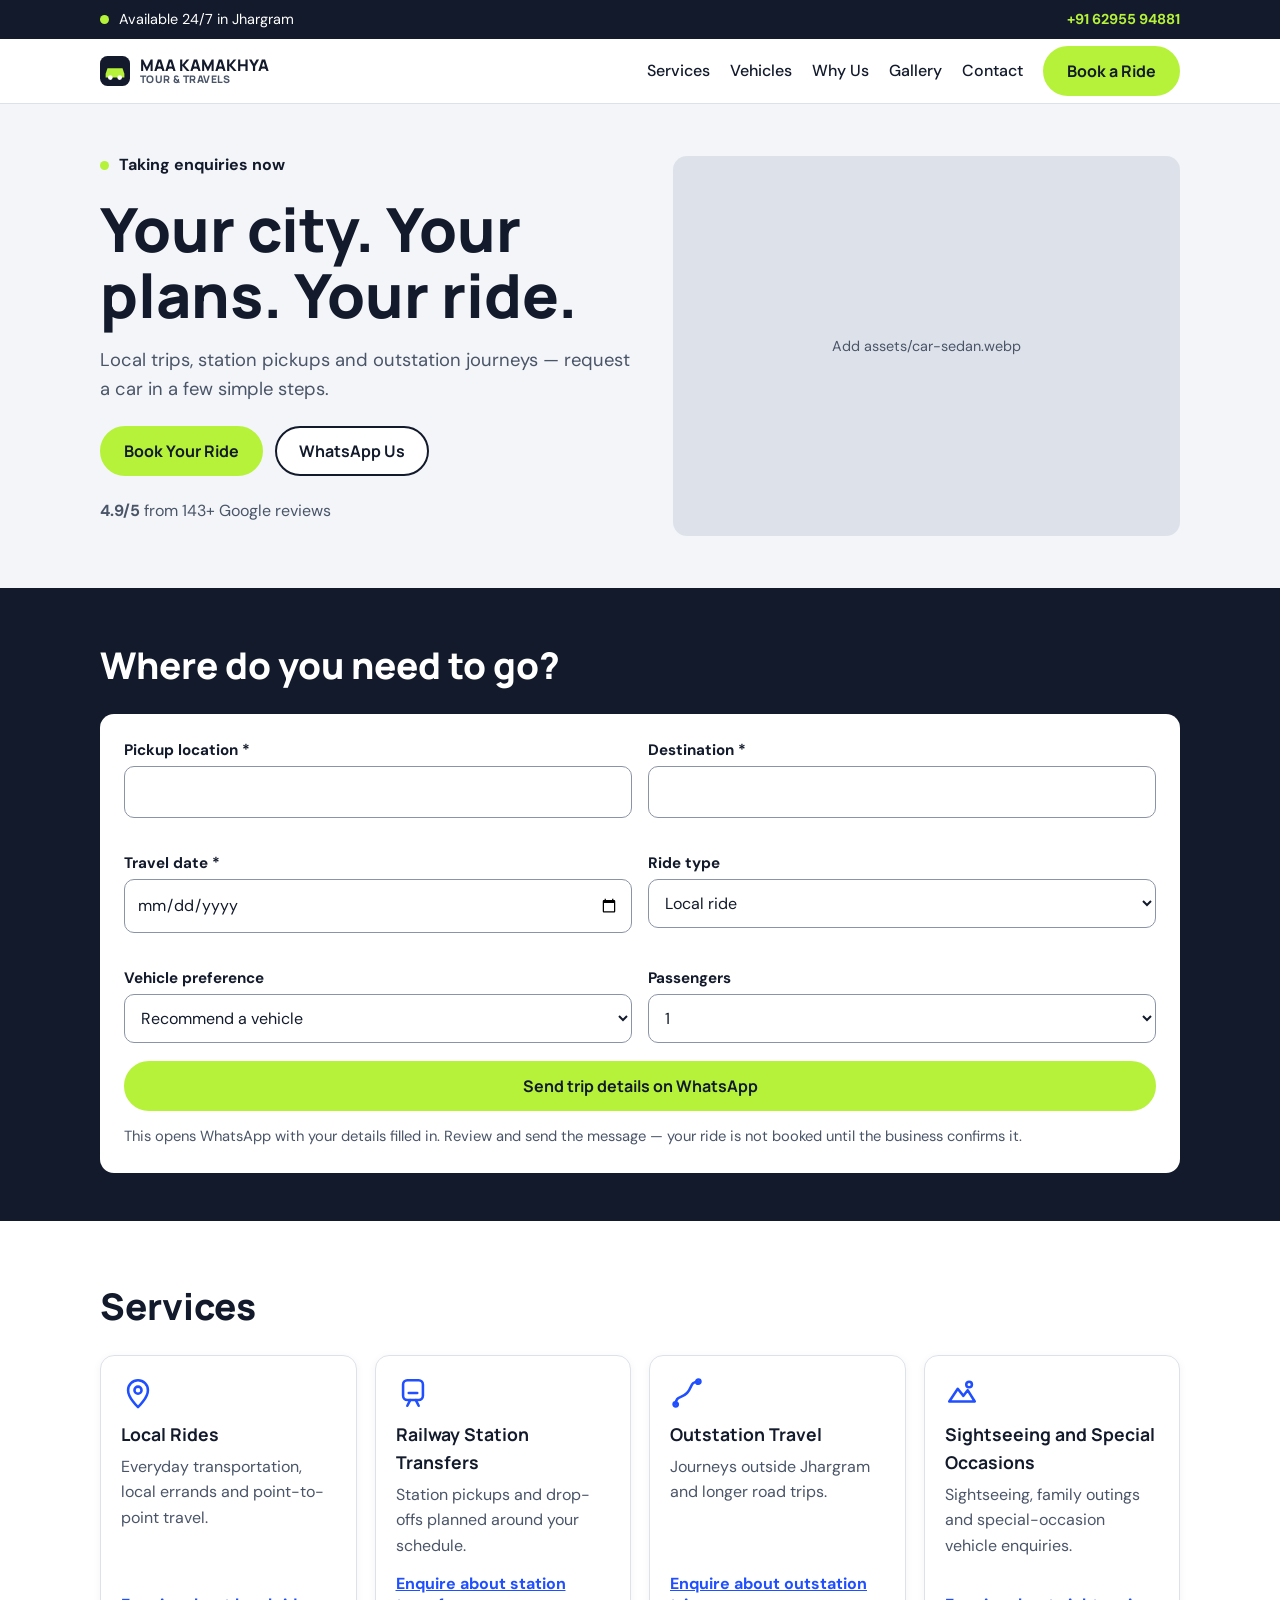
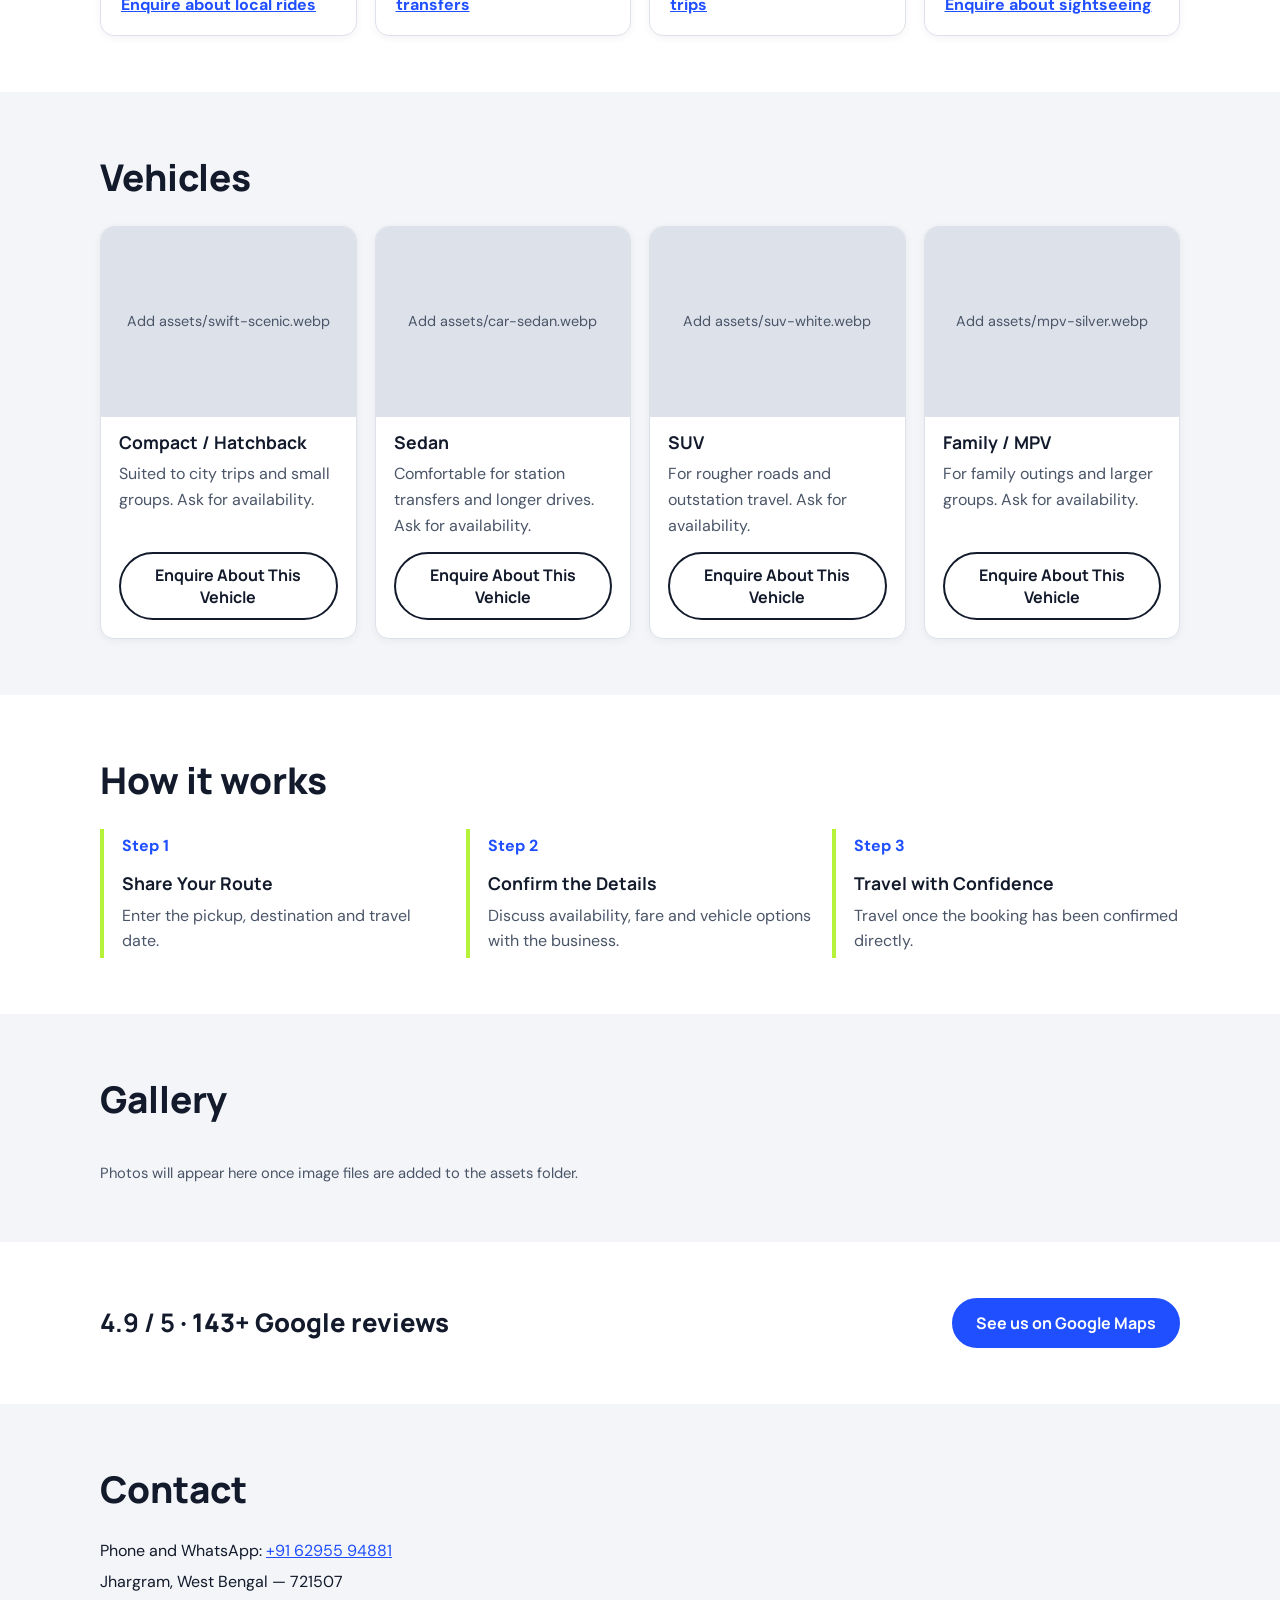
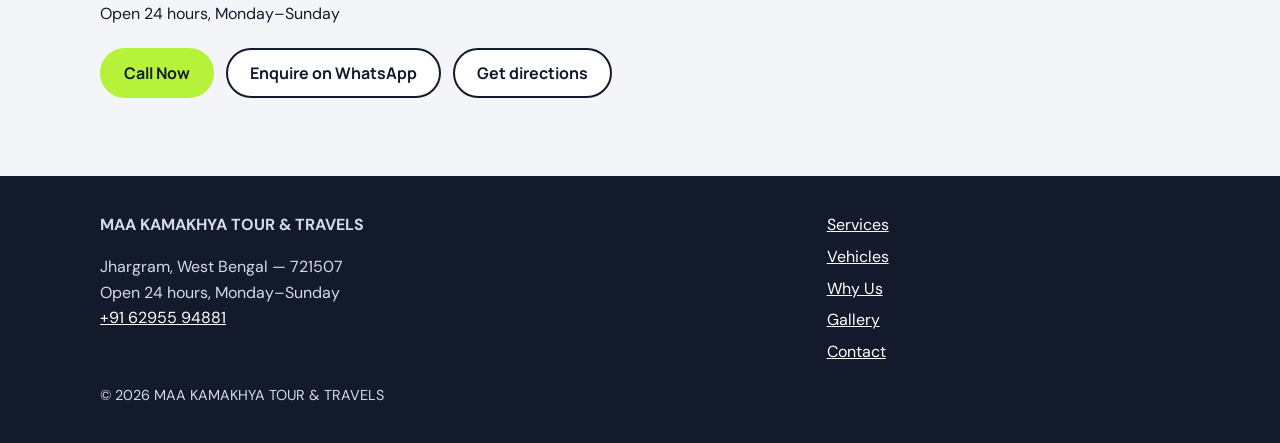
==== index.html @ 3b501cb0 "Add files via upload" ====
<!DOCTYPE html>
<html lang="en">
<head>
<meta charset="UTF-8">
<meta name="viewport" content="width=device-width, initial-scale=1">
<title>MAA KAMAKHYA TOUR &amp; TRAVELS | Car Rental in Jhargram, West Bengal</title>
<meta name="description" content="Car rental and tour &amp; travel service in Jhargram, West Bengal. Local rides, railway station transfers, outstation and sightseeing trips. Open 24 hours.">
<link rel="icon" href="data:image/svg+xml,%3Csvg xmlns='http://www.w3.org/2000/svg' viewBox='0 0 32 32'%3E%3Crect width='32' height='32' rx='8' fill='%23121a2b'/%3E%3Cpath d='M6 19l2-6h16l2 6v4H6z' fill='%23b6f23a'/%3E%3C/svg%3E">
<link rel="preconnect" href="https://fonts.googleapis.com">
<link rel="preconnect" href="https://fonts.gstatic.com" crossorigin>
<link href="https://fonts.googleapis.com/css2?family=DM+Sans:wght@400;500;700&family=Manrope:wght@600;800&display=swap" rel="stylesheet">
<link rel="stylesheet" href="style.css">
</head>
<body>
<div class="utility"><div class="wrap"><span><i class="dot"></i> Available 24/7 in Jhargram</span><a href="tel:+916295594881">+91 62955 94881</a></div></div>
<header class="nav" id="top">
<div class="wrap navin">
<a class="brand" href="#top"><svg width="30" height="30" viewBox="0 0 32 32" aria-hidden="true"><rect width="32" height="32" rx="8" fill="#121a2b"/><path d="M6 19l2-6h16l2 6v4H6z" fill="#b6f23a"/><circle cx="11" cy="23" r="2.5" fill="#fff"/><circle cx="21" cy="23" r="2.5" fill="#fff"/></svg><span>MAA KAMAKHYA<small>TOUR &amp; TRAVELS</small></span></a>
<button class="burger" id="burger" aria-label="Open menu" aria-expanded="false" aria-controls="menu"><span></span><span></span><span></span></button>
<nav id="menu" aria-label="Main">
<a href="#services">Services</a><a href="#vehicles">Vehicles</a><a href="#why">Why Us</a><a href="#gallery">Gallery</a><a href="#contact">Contact</a>
<a class="btn btn-go" href="#book">Book a Ride</a>
</nav>
</div>
</header>
<main>
<section class="hero"><div class="wrap herogrid">
<div>
<p class="live"><i class="dot"></i> Taking enquiries now</p>
<h1>Your city. Your plans. Your ride.</h1>
<p class="lead">Local trips, station pickups and outstation journeys — request a car in a few simple steps.</p>
<div class="cta"><a class="btn btn-go" href="#book">Book Your Ride</a><a class="btn btn-line" href="https://wa.me/916295594881" target="_blank" rel="noopener">WhatsApp Us</a></div>
<p class="rating"><strong data-rating>4.9/5</strong> from <span data-reviews>143+</span> Google reviews</p>
</div>
<figure class="ph" data-label="Add assets/car-sedan.webp"><img src="assets/car-sedan.webp" alt="Sedan from MAA KAMAKHYA TOUR &amp; TRAVELS parked in Jhargram" width="900" height="650"></figure>
</div></section>

<section class="book" id="book"><div class="wrap">
<h2>Where do you need to go?</h2>
<form id="rideForm" novalidate>
<div class="grid2">
<div class="f"><label for="pickup">Pickup location *</label><input id="pickup" name="pickup" autocomplete="off" required><span class="err" id="e-pickup" role="alert"></span></div>
<div class="f"><label for="dest">Destination *</label><input id="dest" name="dest" autocomplete="off" required><span class="err" id="e-dest" role="alert"></span></div>
<div class="f"><label for="date">Travel date *</label><input id="date" name="date" type="date" required><span class="err" id="e-date" role="alert"></span></div>
<div class="f"><label for="type">Ride type</label><select id="type" name="type"><option>Local ride</option><option>Station pickup/drop</option><option>Outstation trip</option><option>Sightseeing</option><option>Full-day rental</option><option>Special occasion</option></select></div>
<div class="f"><label for="vehicle">Vehicle preference</label><select id="vehicle" name="vehicle"><option>Recommend a vehicle</option><option>Compact / Hatchback</option><option>Sedan</option><option>SUV</option><option>Family / MPV</option></select></div>
<div class="f"><label for="pax">Passengers</label><select id="pax" name="pax"><option>1</option><option>2</option><option>3</option><option>4</option><option>5</option><option>6</option><option>7+</option></select></div>
</div>
<button class="btn btn-go full" type="submit">Send trip details on WhatsApp</button>
<p class="note" id="formNote">This opens WhatsApp with your details filled in. Review and send the message — your ride is not booked until the business confirms it.</p>
</form>
</div></section>

<section class="sec" id="services"><div class="wrap">
<h2>Services</h2>
<div class="cards4">
<article class="card"><svg viewBox="0 0 24 24" aria-hidden="true"><path d="M12 22s7-6.5 7-12a7 7 0 10-14 0c0 5.5 7 12 7 12z"/><circle cx="12" cy="10" r="2.5"/></svg><h3>Local Rides</h3><p>Everyday transportation, local errands and point-to-point travel.</p><button class="link" data-type="Local ride">Enquire about local rides</button></article>
<article class="card"><svg viewBox="0 0 24 24" aria-hidden="true"><rect x="5" y="3" width="14" height="14" rx="3"/><path d="M8 21l2-4M16 21l-2-4M9 12h6"/></svg><h3>Railway Station Transfers</h3><p>Station pickups and drop-offs planned around your schedule.</p><button class="link" data-type="Station pickup/drop">Enquire about station transfers</button></article>
<article class="card"><svg viewBox="0 0 24 24" aria-hidden="true"><path d="M4 20c0-6 4-4 8-8s2-8 8-8M4 20h0"/><circle cx="4" cy="20" r="1.5"/><circle cx="20" cy="4" r="1.5"/></svg><h3>Outstation Travel</h3><p>Journeys outside Jhargram and longer road trips.</p><button class="link" data-type="Outstation trip">Enquire about outstation trips</button></article>
<article class="card"><svg viewBox="0 0 24 24" aria-hidden="true"><path d="M3 18l6-9 4 5 3-4 5 8z"/><circle cx="17" cy="6" r="2"/></svg><h3>Sightseeing and Special Occasions</h3><p>Sightseeing, family outings and special-occasion vehicle enquiries.</p><button class="link" data-type="Sightseeing">Enquire about sightseeing</button></article>
</div></div></section>

<section class="sec alt" id="vehicles"><div class="wrap">
<h2>Vehicles</h2>
<div class="cards4">
<article class="card v"><figure class="ph" data-label="Add assets/swift-scenic.webp"><img style="object-position:center 72%" loading="lazy" src="assets/swift-scenic.webp" alt="Compact hatchback car on a scenic road" width="600" height="420"></figure><h3>Compact / Hatchback</h3><p>Suited to city trips and small groups. Ask for availability.</p><button class="btn btn-line" data-vehicle="Compact / Hatchback">Enquire About This Vehicle</button></article>
<article class="card v"><figure class="ph" data-label="Add assets/car-sedan.webp"><img loading="lazy" src="assets/car-sedan.webp" alt="Sedan available for hire" width="600" height="420"></figure><h3>Sedan</h3><p>Comfortable for station transfers and longer drives. Ask for availability.</p><button class="btn btn-line" data-vehicle="Sedan">Enquire About This Vehicle</button></article>
<article class="card v"><figure class="ph" data-label="Add assets/suv-white.webp"><img loading="lazy" src="assets/suv-white.webp" alt="White SUV available for hire" width="600" height="420"></figure><h3>SUV</h3><p>For rougher roads and outstation travel. Ask for availability.</p><button class="btn btn-line" data-vehicle="SUV">Enquire About This Vehicle</button></article>
<article class="card v"><figure class="ph" data-label="Add assets/mpv-silver.webp"><img style="object-position:center 68%" loading="lazy" src="assets/mpv-silver.webp" alt="Silver family MPV available for hire" width="600" height="420"></figure><h3>Family / MPV</h3><p>For family outings and larger groups. Ask for availability.</p><button class="btn btn-line" data-vehicle="Family / MPV">Enquire About This Vehicle</button></article>
</div></div></section>

<section class="sec" id="why"><div class="wrap">
<h2>How it works</h2>
<ol class="steps">
<li><h3>Share Your Route</h3><p>Enter the pickup, destination and travel date.</p></li>
<li><h3>Confirm the Details</h3><p>Discuss availability, fare and vehicle options with the business.</p></li>
<li><h3>Travel with Confidence</h3><p>Travel once the booking has been confirmed directly.</p></li>
</ol></div></section>

<section class="sec alt" id="gallery"><div class="wrap">
<h2>Gallery</h2>
<div class="gal" id="gal">
<button class="gi" data-src="assets/wedding-car.webp"><img loading="lazy" src="assets/wedding-car.webp" alt="Decorated wedding car"></button>
<button class="gi" data-src="assets/heritage-drive.webp"><img loading="lazy" src="assets/heritage-drive.webp" alt="Car on a heritage-site drive"></button>
<button class="gi" data-src="assets/forest-river.webp"><img loading="lazy" src="assets/forest-river.webp" alt="Car near a forest and river"></button>
<button class="gi" data-src="assets/temple-drive.webp"><img loading="lazy" src="assets/temple-drive.webp" alt="Car on a drive to a temple"></button>
<button class="gi fit" data-src="assets/fleet-poster.webp"><img loading="lazy" src="assets/fleet-poster.webp" alt="Fleet poster"></button>
<button class="gi fit" data-src="assets/belpahari-poster.webp"><img loading="lazy" src="assets/belpahari-poster.webp" alt="Belpahari tour poster"></button>
<button class="gi fit" data-src="assets/business-card.webp"><img loading="lazy" src="assets/business-card.webp" alt="MAA KAMAKHYA business card"></button>
</div>
<p class="note" id="galEmpty" hidden>Photos will appear here once image files are added to the assets folder.</p>
</div></section>

<section class="sec" id="reviews"><div class="wrap rev">
<p class="big"><strong data-rating>4.9 / 5</strong> · <span data-reviews>143+</span> Google reviews</p>
<a class="btn btn-blue" href="https://www.google.com/maps/search/?api=1&query=MAA+KAMAKHYA+TOUR+%26+TRAVELS+Jhargram+West+Bengal+721507" target="_blank" rel="noopener">See us on Google Maps</a>
</div></section>

<section class="sec alt" id="contact"><div class="wrap">
<h2>Contact</h2>
<ul class="clist"><li>Phone and WhatsApp: <a href="tel:+916295594881">+91 62955 94881</a></li><li>Jhargram, West Bengal — 721507</li><li>Open 24 hours, Monday–Sunday</li></ul>
<div class="cta"><a class="btn btn-go" href="tel:+916295594881">Call Now</a><a class="btn btn-line" href="https://wa.me/916295594881" target="_blank" rel="noopener">Enquire on WhatsApp</a><a class="btn btn-line" href="https://www.google.com/maps/search/?api=1&query=MAA+KAMAKHYA+TOUR+%26+TRAVELS+Jhargram+West+Bengal+721507" target="_blank" rel="noopener">Get directions</a></div>
</div></section>
</main>
<footer><div class="wrap foot"><div><strong>MAA KAMAKHYA TOUR &amp; TRAVELS</strong><p>Jhargram, West Bengal — 721507<br>Open 24 hours, Monday–Sunday<br><a href="tel:+916295594881">+91 62955 94881</a></p></div>
<nav aria-label="Footer"><a href="#services">Services</a><a href="#vehicles">Vehicles</a><a href="#why">Why Us</a><a href="#gallery">Gallery</a><a href="#contact">Contact</a></nav>
<p class="copy">© <span id="year"></span> MAA KAMAKHYA TOUR &amp; TRAVELS</p></div></footer>
<div class="lb" id="lb" hidden role="dialog" aria-modal="true" aria-label="Photo viewer"><button id="lbClose" aria-label="Close photo">×</button><img id="lbImg" alt=""></div>
<script src="script.js"></script>
</body>
</html>
---- style.css ----
:root{--ink:#121a2b;--mut:#4a5568;--bg:#fff;--sur:#f3f5f8;--line:#dde2ea;--blue:#1f4fff;--lime:#b6f23a;--r:14px}
*{box-sizing:border-box}html{scroll-behavior:smooth;scroll-padding-top:90px}
body{margin:0;font:16px/1.6 "DM Sans",system-ui,sans-serif;color:var(--ink);background:var(--bg);overflow-x:hidden}
h1,h2,h3,.brand{font-family:Manrope,system-ui,sans-serif}
h1{font-size:clamp(2.2rem,6vw,3.8rem);line-height:1.08;margin:.3em 0;font-weight:800}
h2{font-size:clamp(1.6rem,4vw,2.3rem);margin:0 0 1.2rem;font-weight:800}h3{margin:.6em 0 .3em;font-size:1.1rem}
a{color:var(--blue)}img{max-width:100%;display:block}
.wrap{max-width:1120px;margin:0 auto;padding:0 20px}
:focus-visible{outline:3px solid var(--blue);outline-offset:2px}
.utility{background:var(--ink);color:#fff;font-size:.9rem}.utility .wrap{display:flex;justify-content:space-between;gap:10px;padding:8px 20px}.utility a{color:var(--lime);text-decoration:none;font-weight:700}
.dot{display:inline-block;width:9px;height:9px;border-radius:50%;background:var(--lime);margin-right:6px}
.nav{position:sticky;top:0;z-index:50;background:#fff;border-bottom:1px solid var(--line)}
.navin{display:flex;align-items:center;justify-content:space-between;min-height:64px}
.brand{display:flex;gap:10px;align-items:center;text-decoration:none;color:var(--ink);font-weight:800;line-height:1.1}.brand small{display:block;font-size:.65rem;color:var(--mut);letter-spacing:.04em}
nav#menu{display:flex;align-items:center;gap:20px}nav#menu>a:not(.btn){color:var(--ink);text-decoration:none;font-weight:500}
.burger{display:none;background:none;border:0;padding:10px;cursor:pointer}.burger span{display:block;width:24px;height:2px;background:var(--ink);margin:5px 0}
.btn{display:inline-block;border:2px solid var(--ink);border-radius:999px;padding:12px 22px;font:700 1rem Manrope,sans-serif;text-decoration:none;cursor:pointer;background:#fff;color:var(--ink);text-align:center;transition:transform .15s}
.btn:hover{transform:translateY(-1px)}.btn-go{background:var(--lime);border-color:var(--lime)}.btn-line{background:#fff}.btn-blue{background:var(--blue);border-color:var(--blue);color:#fff}.full{width:100%;margin-top:18px}
.hero{padding:48px 0;background:var(--sur)}.herogrid{display:grid;grid-template-columns:1.05fr 1fr;gap:40px;align-items:center}
.live{font-weight:700;margin:0}.lead{font-size:1.15rem;color:var(--mut);max-width:34em}.cta{display:flex;flex-wrap:wrap;gap:12px;margin:22px 0}.rating{color:var(--mut)}
.ph{margin:0;border-radius:var(--r);overflow:hidden;background:var(--line);aspect-ratio:4/3;position:relative}
.ph img{width:100%;height:100%;object-fit:cover}
.ph.missing img{display:none}.ph.missing::after{content:attr(data-label);position:absolute;inset:0;display:grid;place-items:center;padding:12px;text-align:center;color:var(--mut);font-size:.9rem}
.book{padding:48px 0;background:var(--ink);color:#fff}.book h2{color:#fff}
form{background:#fff;color:var(--ink);padding:24px;border-radius:var(--r)}
.grid2{display:grid;grid-template-columns:1fr 1fr;gap:16px}.f{display:flex;flex-direction:column}
label{font-weight:700;margin-bottom:4px;font-size:.95rem}
input,select{font:inherit;padding:12px;border:1.5px solid #8a94a6;border-radius:10px;background:#fff;color:var(--ink);min-height:48px;width:100%}
input[aria-invalid=true]{border-color:#c0261b}.err{color:#b3261e;font-size:.88rem;min-height:1.2em}.note{color:var(--mut);font-size:.92rem;margin:14px 0 0}
.sec{padding:56px 0}.alt{background:var(--sur)}
.cards4{display:grid;grid-template-columns:repeat(4,1fr);gap:18px}
.card{background:#fff;border:1px solid var(--line);border-radius:var(--r);padding:20px;box-shadow:0 2px 8px rgba(18,26,43,.05);display:flex;flex-direction:column;align-items:flex-start}
.card p{color:var(--mut);margin:0 0 14px;flex:1}.card svg{width:34px;height:34px;fill:none;stroke:var(--blue);stroke-width:1.8;stroke-linecap:round;stroke-linejoin:round}
.card.v{padding:0;overflow:hidden}.card.v .ph{border-radius:0;width:100%}.card.v h3,.card.v p,.card.v .btn{margin-left:18px;margin-right:18px}.card.v .btn{margin-bottom:18px;width:calc(100% - 36px);padding:10px}
.link{background:none;border:0;padding:0;font:700 1rem "DM Sans";color:var(--blue);text-decoration:underline;cursor:pointer;text-align:left}
.steps{display:grid;grid-template-columns:repeat(3,1fr);gap:18px;list-style:none;padding:0;margin:0;counter-reset:s}
.steps li{counter-increment:s;border-left:4px solid var(--lime);padding:4px 0 4px 18px}.steps li::before{content:"Step " counter(s);font-weight:700;color:var(--blue)}.steps p{color:var(--mut);margin:0}
.gal{display:grid;grid-template-columns:repeat(auto-fill,minmax(220px,1fr));gap:12px}
.gi{padding:0;border:0;border-radius:var(--r);overflow:hidden;aspect-ratio:1;cursor:zoom-in;background:var(--line)}.gi img{width:100%;height:100%;object-fit:cover}
.rev{display:flex;flex-wrap:wrap;gap:20px;align-items:center;justify-content:space-between}.big{font:800 1.6rem Manrope;margin:0}
.clist{list-style:none;padding:0;margin:0 0 8px}.clist li{margin:6px 0}
footer{background:var(--ink);color:#d5dbe6;padding:36px 0}footer a{color:#fff}.foot{display:grid;grid-template-columns:2fr 1fr;gap:20px}footer nav{display:flex;flex-direction:column;gap:6px}.copy{grid-column:1/-1;margin:0;font-size:.9rem}
.lb{position:fixed;inset:0;background:rgba(10,14,24,.9);z-index:100;display:grid;place-items:center;padding:20px}.lb[hidden]{display:none}.lb img{max-height:90vh;border-radius:10px}
.lb button{position:absolute;top:12px;right:16px;font-size:2.4rem;color:#fff;background:none;border:0;cursor:pointer;min-width:48px;min-height:48px}
@media(max-width:900px){.cards4{grid-template-columns:1fr 1fr}.herogrid,.steps{grid-template-columns:1fr}}
@media(max-width:760px){.burger{display:block}
nav#menu{display:none;position:absolute;left:0;right:0;top:100%;background:#fff;flex-direction:column;align-items:stretch;padding:16px 20px;border-bottom:1px solid var(--line)}nav#menu.open{display:flex}nav#menu>a:not(.btn){padding:10px 0}}
@media(max-width:560px){.cards4,.grid2,.foot{grid-template-columns:1fr}.utility .wrap{font-size:.82rem}}
@media(prefers-reduced-motion:reduce){html{scroll-behavior:auto}*{transition:none!important}}
.gi.fit img{object-fit:contain;background:#fff}
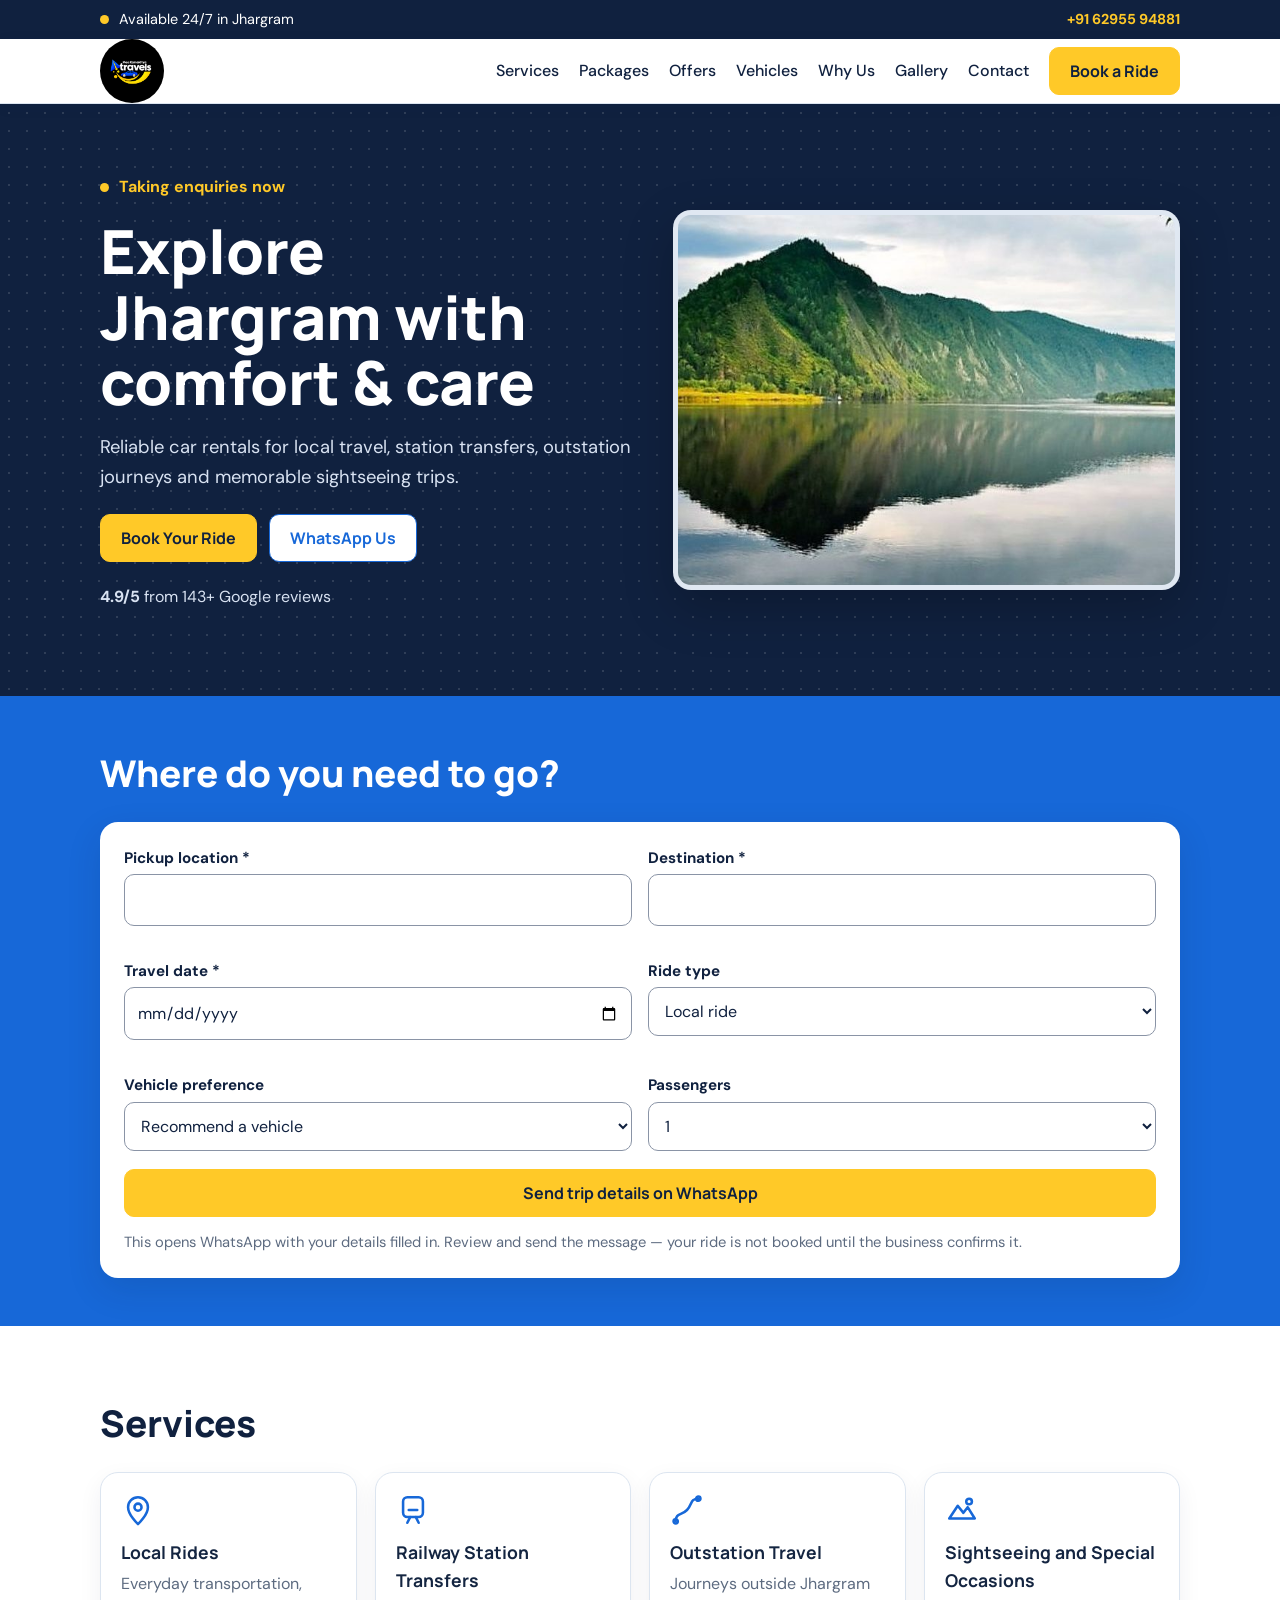
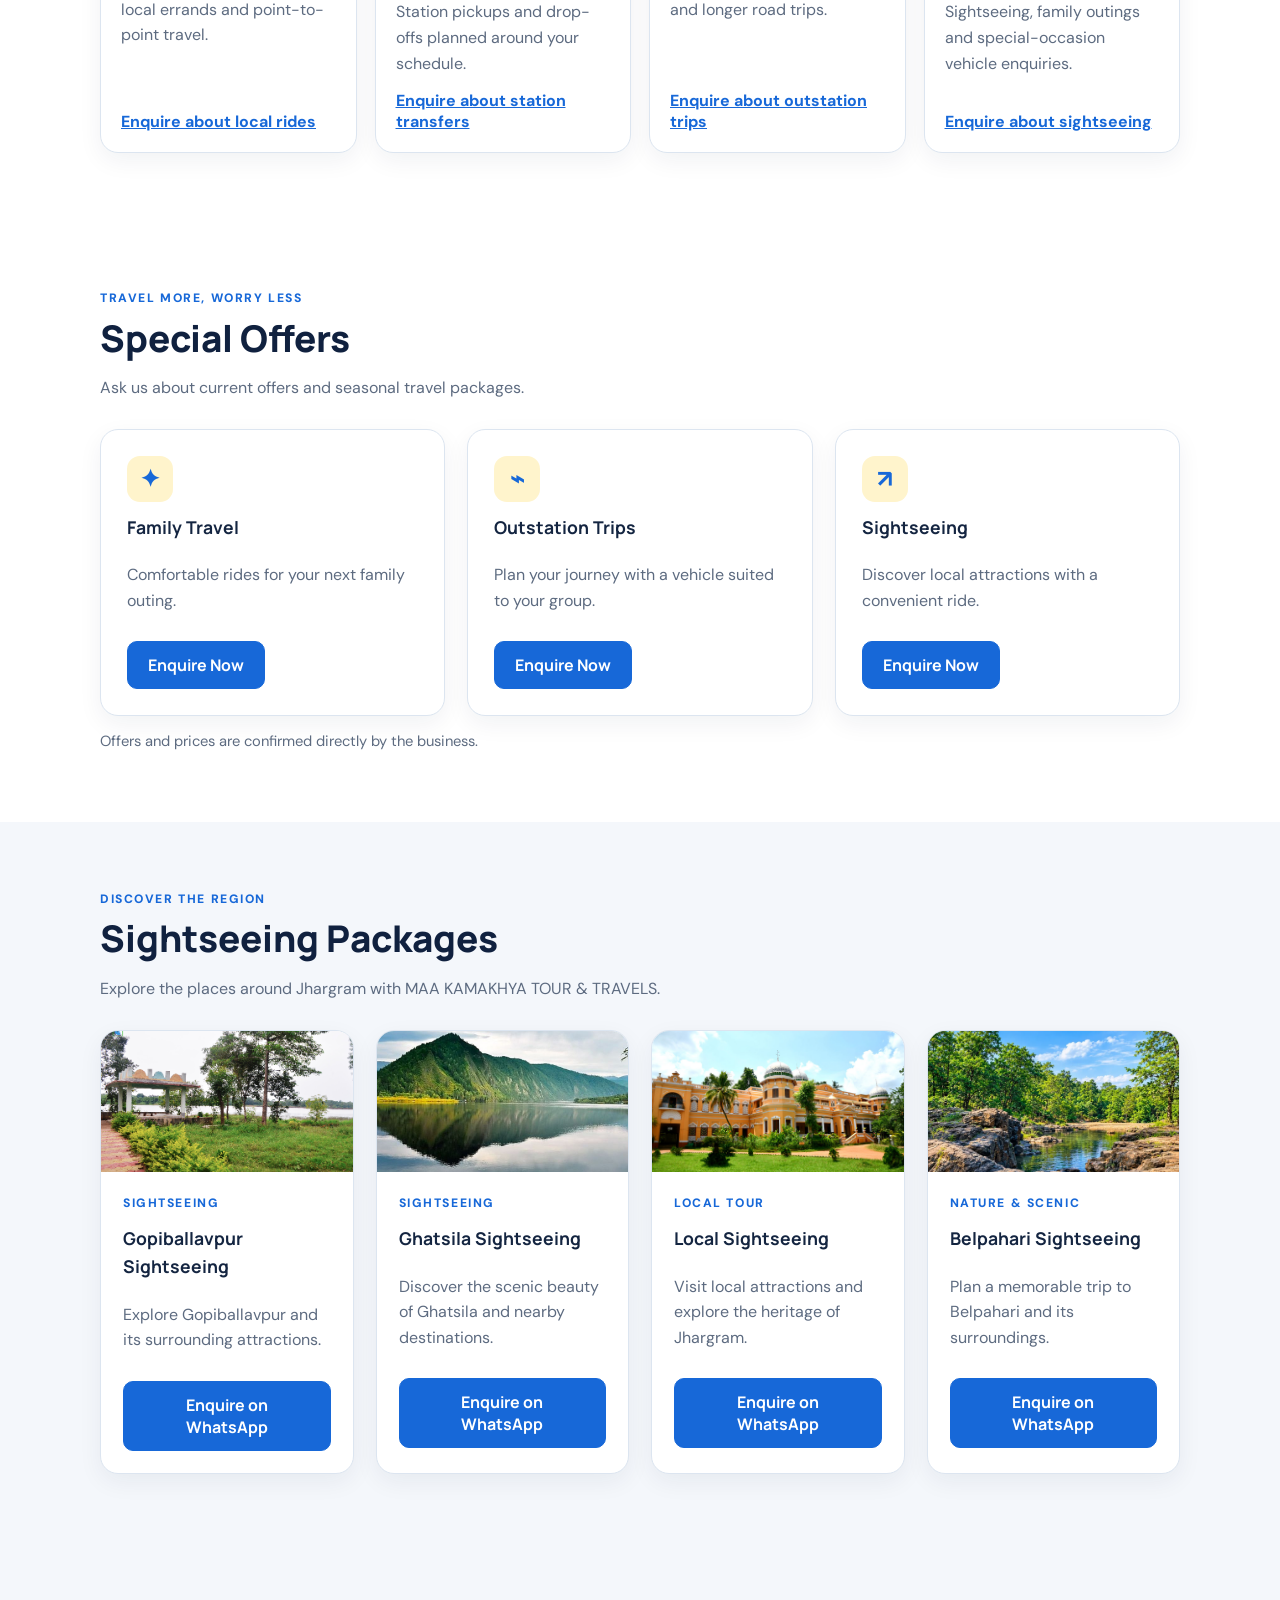
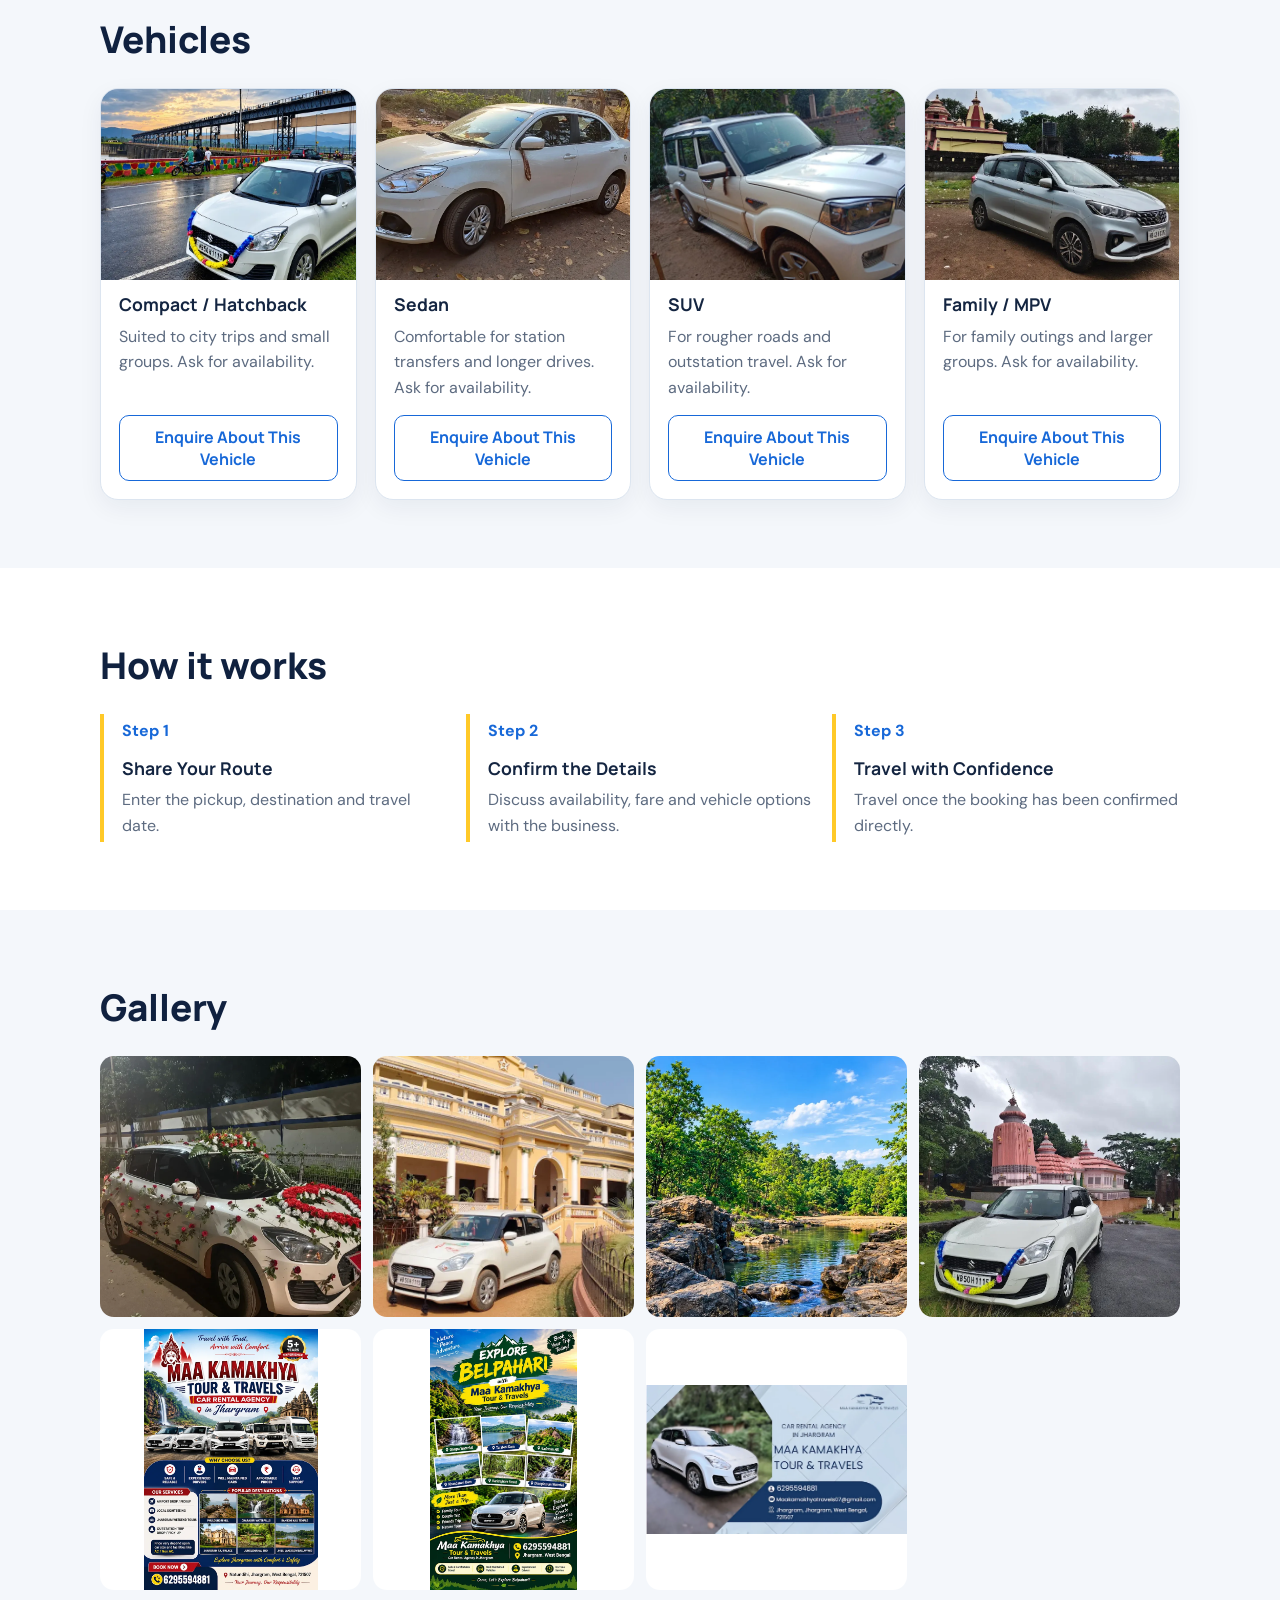
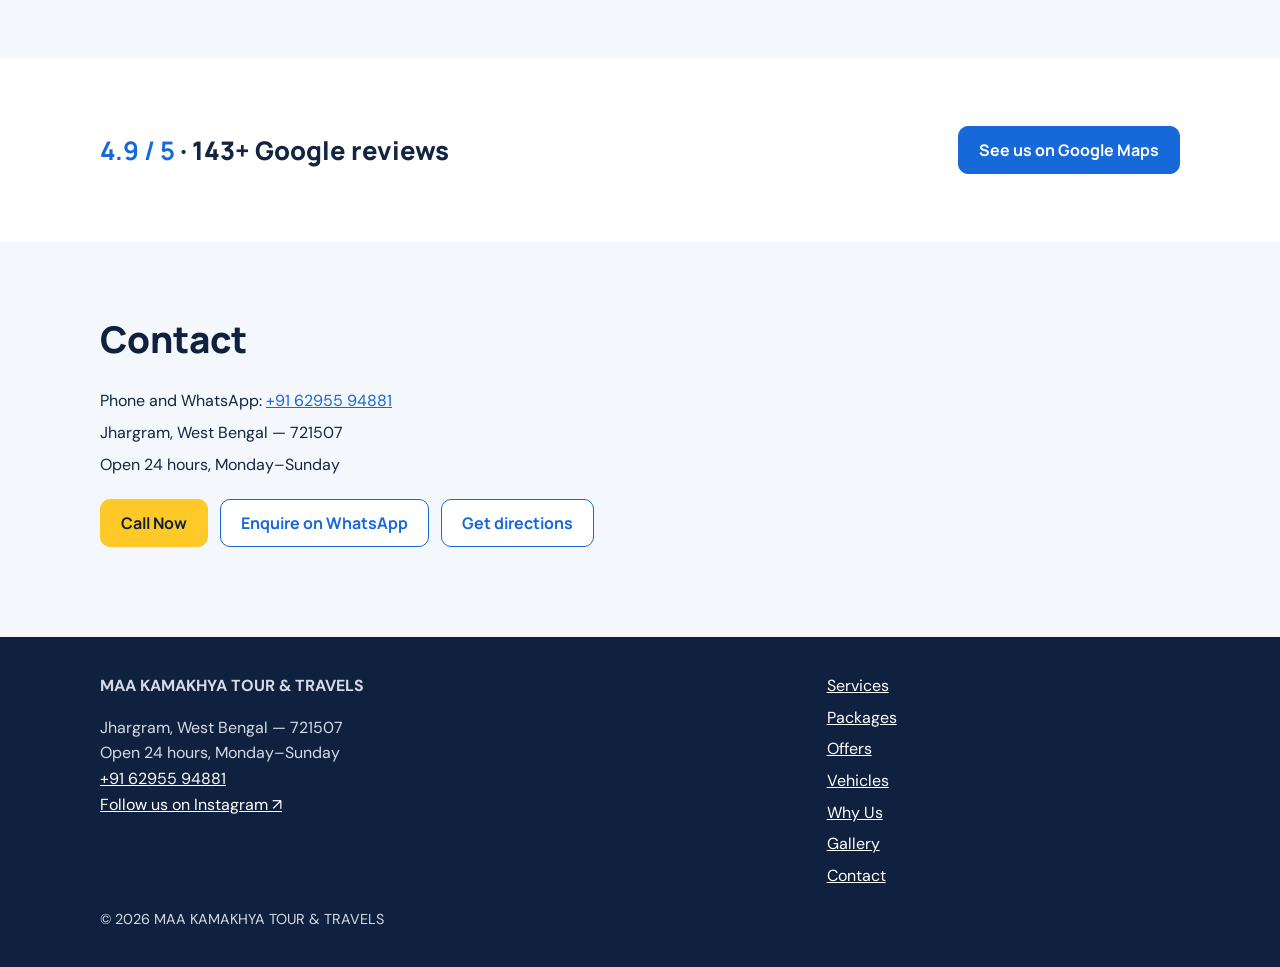
==== commit 0a55830f: "Add files via upload" ====
--- a/index.html
+++ b/index.html
@@ -15,10 +15,10 @@
 <div class="utility"><div class="wrap"><span><i class="dot"></i> Available 24/7 in Jhargram</span><a href="tel:+916295594881">+91 62955 94881</a></div></div>
 <header class="nav" id="top">
 <div class="wrap navin">
-<a class="brand" href="#top"><svg width="30" height="30" viewBox="0 0 32 32" aria-hidden="true"><rect width="32" height="32" rx="8" fill="#121a2b"/><path d="M6 19l2-6h16l2 6v4H6z" fill="#b6f23a"/><circle cx="11" cy="23" r="2.5" fill="#fff"/><circle cx="21" cy="23" r="2.5" fill="#fff"/></svg><span>MAA KAMAKHYA<small>TOUR &amp; TRAVELS</small></span></a>
+<a class="brand" href="#top" aria-label="Maa Kamakhya Tour and Travels home"><img src="assets/logo.jpeg" alt="Maa Kamakhya Travels logo"></a>
 <button class="burger" id="burger" aria-label="Open menu" aria-expanded="false" aria-controls="menu"><span></span><span></span><span></span></button>
 <nav id="menu" aria-label="Main">
-<a href="#services">Services</a><a href="#vehicles">Vehicles</a><a href="#why">Why Us</a><a href="#gallery">Gallery</a><a href="#contact">Contact</a>
+<a href="#services">Services</a><a href="#packages">Packages</a><a href="#offers">Offers</a><a href="#vehicles">Vehicles</a><a href="#why">Why Us</a><a href="#gallery">Gallery</a><a href="#contact">Contact</a>
 <a class="btn btn-go" href="#book">Book a Ride</a>
 </nav>
 </div>
@@ -27,12 +27,12 @@
 <section class="hero"><div class="wrap herogrid">
 <div>
 <p class="live"><i class="dot"></i> Taking enquiries now</p>
-<h1>Your city. Your plans. Your ride.</h1>
-<p class="lead">Local trips, station pickups and outstation journeys — request a car in a few simple steps.</p>
+<h1>Explore Jhargram with comfort &amp; care</h1>
+<p class="lead">Reliable car rentals for local travel, station transfers, outstation journeys and memorable sightseeing trips.</p>
 <div class="cta"><a class="btn btn-go" href="#book">Book Your Ride</a><a class="btn btn-line" href="https://wa.me/916295594881" target="_blank" rel="noopener">WhatsApp Us</a></div>
 <p class="rating"><strong data-rating>4.9/5</strong> from <span data-reviews>143+</span> Google reviews</p>
 </div>
-<figure class="ph" data-label="Add assets/car-sedan.webp"><img src="assets/car-sedan.webp" alt="Sedan from MAA KAMAKHYA TOUR &amp; TRAVELS parked in Jhargram" width="900" height="650"></figure>
+<figure class="ph" data-label="Add assets/Ghatsilla-qbkl5ufhepfr759b1n5g2g9kci0tpbkpaz89xmamq0.jpg"><img src="assets/Ghatsilla-qbkl5ufhepfr759b1n5g2g9kci0tpbkpaz89xmamq0.jpg" alt="Sedan from MAA KAMAKHYA TOUR &amp; TRAVELS parked in Jhargram" width="900" height="650"></figure>
 </div></section>
 
 <section class="book" id="book"><div class="wrap">
@@ -43,7 +43,7 @@
 <div class="f"><label for="dest">Destination *</label><input id="dest" name="dest" autocomplete="off" required><span class="err" id="e-dest" role="alert"></span></div>
 <div class="f"><label for="date">Travel date *</label><input id="date" name="date" type="date" required><span class="err" id="e-date" role="alert"></span></div>
 <div class="f"><label for="type">Ride type</label><select id="type" name="type"><option>Local ride</option><option>Station pickup/drop</option><option>Outstation trip</option><option>Sightseeing</option><option>Full-day rental</option><option>Special occasion</option></select></div>
-<div class="f"><label for="vehicle">Vehicle preference</label><select id="vehicle" name="vehicle"><option>Recommend a vehicle</option><option>Compact / Hatchback</option><option>Sedan</option><option>SUV</option><option>Family / MPV</option></select></div>
+<div class="f"><label for="vehicle">Vehicle preference</label><select id="vehicle" name="vehicle"><option>Recommend a vehicle</option><option>4-seater</option><option>5-seater</option><option>6-seater</option><option>7-seater</option><option>16-seater</option><option>30-seater</option><option>40-seater</option><option>45+ seater</option><option>50-seater</option></select></div>
 <div class="f"><label for="pax">Passengers</label><select id="pax" name="pax"><option>1</option><option>2</option><option>3</option><option>4</option><option>5</option><option>6</option><option>7+</option></select></div>
 </div>
 <button class="btn btn-go full" type="submit">Send trip details on WhatsApp</button>
@@ -60,6 +60,13 @@
 <article class="card"><svg viewBox="0 0 24 24" aria-hidden="true"><path d="M3 18l6-9 4 5 3-4 5 8z"/><circle cx="17" cy="6" r="2"/></svg><h3>Sightseeing and Special Occasions</h3><p>Sightseeing, family outings and special-occasion vehicle enquiries.</p><button class="link" data-type="Sightseeing">Enquire about sightseeing</button></article>
 </div></div></section>
 
+<section class="sec offers" id="offers"><div class="wrap"><div class="section-kicker">TRAVEL MORE, WORRY LESS</div><h2>Special Offers</h2><p class="section-intro">Ask us about current offers and seasonal travel packages.</p><div class="cards3"><article class="promo-card"><div class="promo-icon">✦</div><h3>Family Travel</h3><p>Comfortable rides for your next family outing.</p><button class="btn btn-blue" data-type="Special occasion">Enquire Now</button></article><article class="promo-card"><div class="promo-icon">⌁</div><h3>Outstation Trips</h3><p>Plan your journey with a vehicle suited to your group.</p><button class="btn btn-blue" data-type="Outstation trip">Enquire Now</button></article><article class="promo-card"><div class="promo-icon">↗</div><h3>Sightseeing</h3><p>Discover local attractions with a convenient ride.</p><button class="btn btn-blue" data-type="Sightseeing">Enquire Now</button></article></div><p class="note">Offers and prices are confirmed directly by the business.</p></div></section>
+<section class="sec alt" id="packages"><div class="wrap"><div class="section-kicker">DISCOVER THE REGION</div><h2>Sightseeing Packages</h2><p class="section-intro">Explore the places around Jhargram with MAA KAMAKHYA TOUR &amp; TRAVELS.</p><div class="cards3 sightseeing-grid">
+<article class="package-card"><figure class="ph"><img loading="lazy" src="assets/jhilli4-600x415.jpg" alt="Gopiballavpur sightseeing"></figure><div class="package-body"><span class="tag">SIGHTSEEING</span><h3>Gopiballavpur Sightseeing</h3><p>Explore Gopiballavpur and its surrounding attractions.</p><button class="btn btn-blue" data-type="Sightseeing" data-package="Gopiballavpur Sightseeing">Enquire on WhatsApp</button></div></article>
+<article class="package-card"><figure class="ph"><img loading="lazy" src="assets/Ghatsilla-qbkl5ufhepfr759b1n5g2g9kci0tpbkpaz89xmamq0.jpg" alt="Ghatsila sightseeing"></figure><div class="package-body"><span class="tag">SIGHTSEEING</span><h3>Ghatsila Sightseeing</h3><p>Discover the scenic beauty of Ghatsila and nearby destinations.</p><button class="btn btn-blue" data-type="Sightseeing" data-package="Ghatsila Sightseeing">Enquire on WhatsApp</button></div></article>
+<article class="package-card"><figure class="ph"><img loading="lazy" src="assets/the_palace.jpg" alt="Jhargram local sightseeing"></figure><div class="package-body"><span class="tag">LOCAL TOUR</span><h3>Local Sightseeing </h3><p>Visit local attractions and explore the heritage of Jhargram.</p><button class="btn btn-blue" data-type="Sightseeing" data-package="Local Sightseeing — Jhargram">Enquire on WhatsApp</button></div></article>
+<article class="package-card"><figure class="ph"><img loading="lazy" src="assets/forest-river.webp" alt="Belpahari sightseeing"></figure><div class="package-body"><span class="tag">NATURE &amp; SCENIC</span><h3>Belpahari Sightseeing</h3><p>Plan a memorable trip to Belpahari and its surroundings.</p><button class="btn btn-blue" data-type="Sightseeing" data-package="Belpahari Sightseeing">Enquire on WhatsApp</button></div></article>
+</div></div></section>
 <section class="sec alt" id="vehicles"><div class="wrap">
 <h2>Vehicles</h2>
 <div class="cards4">
@@ -102,9 +109,35 @@
 <div class="cta"><a class="btn btn-go" href="tel:+916295594881">Call Now</a><a class="btn btn-line" href="https://wa.me/916295594881" target="_blank" rel="noopener">Enquire on WhatsApp</a><a class="btn btn-line" href="https://www.google.com/maps/search/?api=1&query=MAA+KAMAKHYA+TOUR+%26+TRAVELS+Jhargram+West+Bengal+721507" target="_blank" rel="noopener">Get directions</a></div>
 </div></section>
 </main>
-<footer><div class="wrap foot"><div><strong>MAA KAMAKHYA TOUR &amp; TRAVELS</strong><p>Jhargram, West Bengal — 721507<br>Open 24 hours, Monday–Sunday<br><a href="tel:+916295594881">+91 62955 94881</a></p></div>
-<nav aria-label="Footer"><a href="#services">Services</a><a href="#vehicles">Vehicles</a><a href="#why">Why Us</a><a href="#gallery">Gallery</a><a href="#contact">Contact</a></nav>
-<p class="copy">© <span id="year"></span> MAA KAMAKHYA TOUR &amp; TRAVELS</p></div></footer>
+<footer>
+  <div class="wrap foot">
+    <div>
+      <strong>MAA KAMAKHYA TOUR &amp; TRAVELS</strong>
+      <p>
+        Jhargram, West Bengal — 721507<br>
+        Open 24 hours, Monday–Sunday<br>
+        <a href="tel:+916295594881">+91 62955 94881</a><br>
+        <a href="https://www.instagram.com/maa.kamakhya.travels/"
+           target="_blank"
+           rel="noopener noreferrer">
+          Follow us on Instagram ↗
+        </a>
+      </p>
+    </div>
+
+    <nav aria-label="Footer">
+      <a href="#services">Services</a>
+      <a href="#packages">Packages</a>
+      <a href="#offers">Offers</a>
+      <a href="#vehicles">Vehicles</a>
+      <a href="#why">Why Us</a>
+      <a href="#gallery">Gallery</a>
+      <a href="#contact">Contact</a>
+    </nav>
+
+    <p class="copy">© <span id="year"></span> MAA KAMAKHYA TOUR &amp; TRAVELS</p>
+  </div>
+</footer>
 <div class="lb" id="lb" hidden role="dialog" aria-modal="true" aria-label="Photo viewer"><button id="lbClose" aria-label="Close photo">×</button><img id="lbImg" alt=""></div>
 <script src="script.js"></script>
 </body>
--- a/style.css
+++ b/style.css
@@ -47,4 +47,53 @@
 nav#menu{display:none;position:absolute;left:0;right:0;top:100%;background:#fff;flex-direction:column;align-items:stretch;padding:16px 20px;border-bottom:1px solid var(--line)}nav#menu.open{display:flex}nav#menu>a:not(.btn){padding:10px 0}}
 @media(max-width:560px){.cards4,.grid2,.foot{grid-template-columns:1fr}.utility .wrap{font-size:.82rem}}
 @media(prefers-reduced-motion:reduce){html{scroll-behavior:auto}*{transition:none!important}}
-.gi.fit img{object-fit:contain;background:#fff}+.gi.fit img{object-fit:contain;background:#fff}
+/* Reference-inspired visual refresh */
+:root{--ink:#10213f;--mut:#5d6b80;--bg:#fff;--sur:#f4f7fb;--line:#dce5f0;--blue:#1768d8;--lime:#ffc928;--r:18px}
+body{color:#142541;background:#fff;font-family:"DM Sans",Arial,sans-serif}
+.utility{background:#10213f;color:#fff}.utility a{color:#ffc928}
+.nav{box-shadow:0 3px 14px rgba(15,35,68,.06)}.brand svg rect{fill:#1768d8}.brand svg path{fill:#ffc928}
+.btn{border-radius:10px;border-width:1px;padding:12px 20px}.btn-go{background:#ffc928;border-color:#ffc928;color:#10213f}.btn-blue{background:#1768d8;border-color:#1768d8;color:#fff}.btn-line{border-color:#1768d8;color:#1768d8}
+.hero{position:relative;overflow:hidden;background-color:#10213f;background-image:radial-gradient(rgba(255,255,255,.13) 1px,transparent 1px);background-size:18px 18px;color:#fff;padding:70px 0}
+.hero h1{color:#fff;max-width:12ch}.hero .lead,.hero .rating{color:#d8e2f2}.hero .live{color:#ffc928}.hero .ph{border:5px solid rgba(255,255,255,.12);box-shadow:0 18px 50px rgba(0,0,0,.22)}
+.book{background:#1768d8}.book form{box-shadow:0 12px 35px rgba(9,29,61,.12)}
+.sec{padding:68px 0}.alt{background:#f4f7fb}
+h2{color:#10213f}.section-kicker,.tag{font-size:.76rem;letter-spacing:.13em;font-weight:800;color:#1768d8}.section-intro{color:var(--mut);max-width:650px;margin-top:-.7rem;margin-bottom:28px}
+.cards3{display:grid;grid-template-columns:repeat(3,1fr);gap:22px}
+.promo-card,.package-card{background:#fff;border:1px solid #dce5f0;border-radius:18px;overflow:hidden;box-shadow:0 8px 24px rgba(16,33,63,.06)}
+.promo-card{padding:26px;display:flex;flex-direction:column;align-items:flex-start}.promo-card p,.package-body p{color:var(--mut);flex:1}.promo-card .btn{margin-top:12px}
+.promo-icon{width:46px;height:46px;border-radius:13px;background:#fff4cc;color:#1768d8;display:grid;place-items:center;font-size:1.5rem;font-weight:800}
+.package-card .ph{border-radius:0;aspect-ratio:16/9}.package-body{padding:22px;display:flex;flex-direction:column;align-items:flex-start}.package-body .btn{margin-top:12px}
+.card{border-radius:18px;border-color:#dce5f0;box-shadow:0 8px 24px rgba(16,33,63,.06)}.steps li{border-left-color:#ffc928}.steps li::before{color:#1768d8}
+.gi{border-radius:14px}.rev{background:#fff}.big strong{color:#1768d8}
+footer{background:#10213f}footer a:hover{color:#ffc928}
+@media(max-width:760px){.hero{padding:46px 0}.cards3{grid-template-columns:1fr}.section-kicker{margin-bottom:8px}}
+
+/* Official Maa Kamakhya Travels logo */
+/* Official Maa Kamakhya Travels circular logo */
+.brand {
+  display: inline-flex;
+  align-items: center;
+  flex: 0 0 auto;
+}
+
+.brand img {
+  display: block;
+  width: 64px;
+  height: 64px;
+  border-radius: 50%;
+  object-fit: cover;
+  object-position: center;
+  flex-shrink: 0;
+}
+
+@media (max-width: 600px) {
+  .brand img {
+    width: 52px;
+    height: 52px;
+  }
+}
+/* Four sightseeing cards: responsive grid */
+#packages .sightseeing-grid { grid-template-columns: repeat(4, minmax(0, 1fr)); }
+@media (max-width: 1000px) { #packages .sightseeing-grid { grid-template-columns: repeat(2, minmax(0, 1fr)); } }
+@media (max-width: 600px) { #packages .sightseeing-grid { grid-template-columns: 1fr; } }
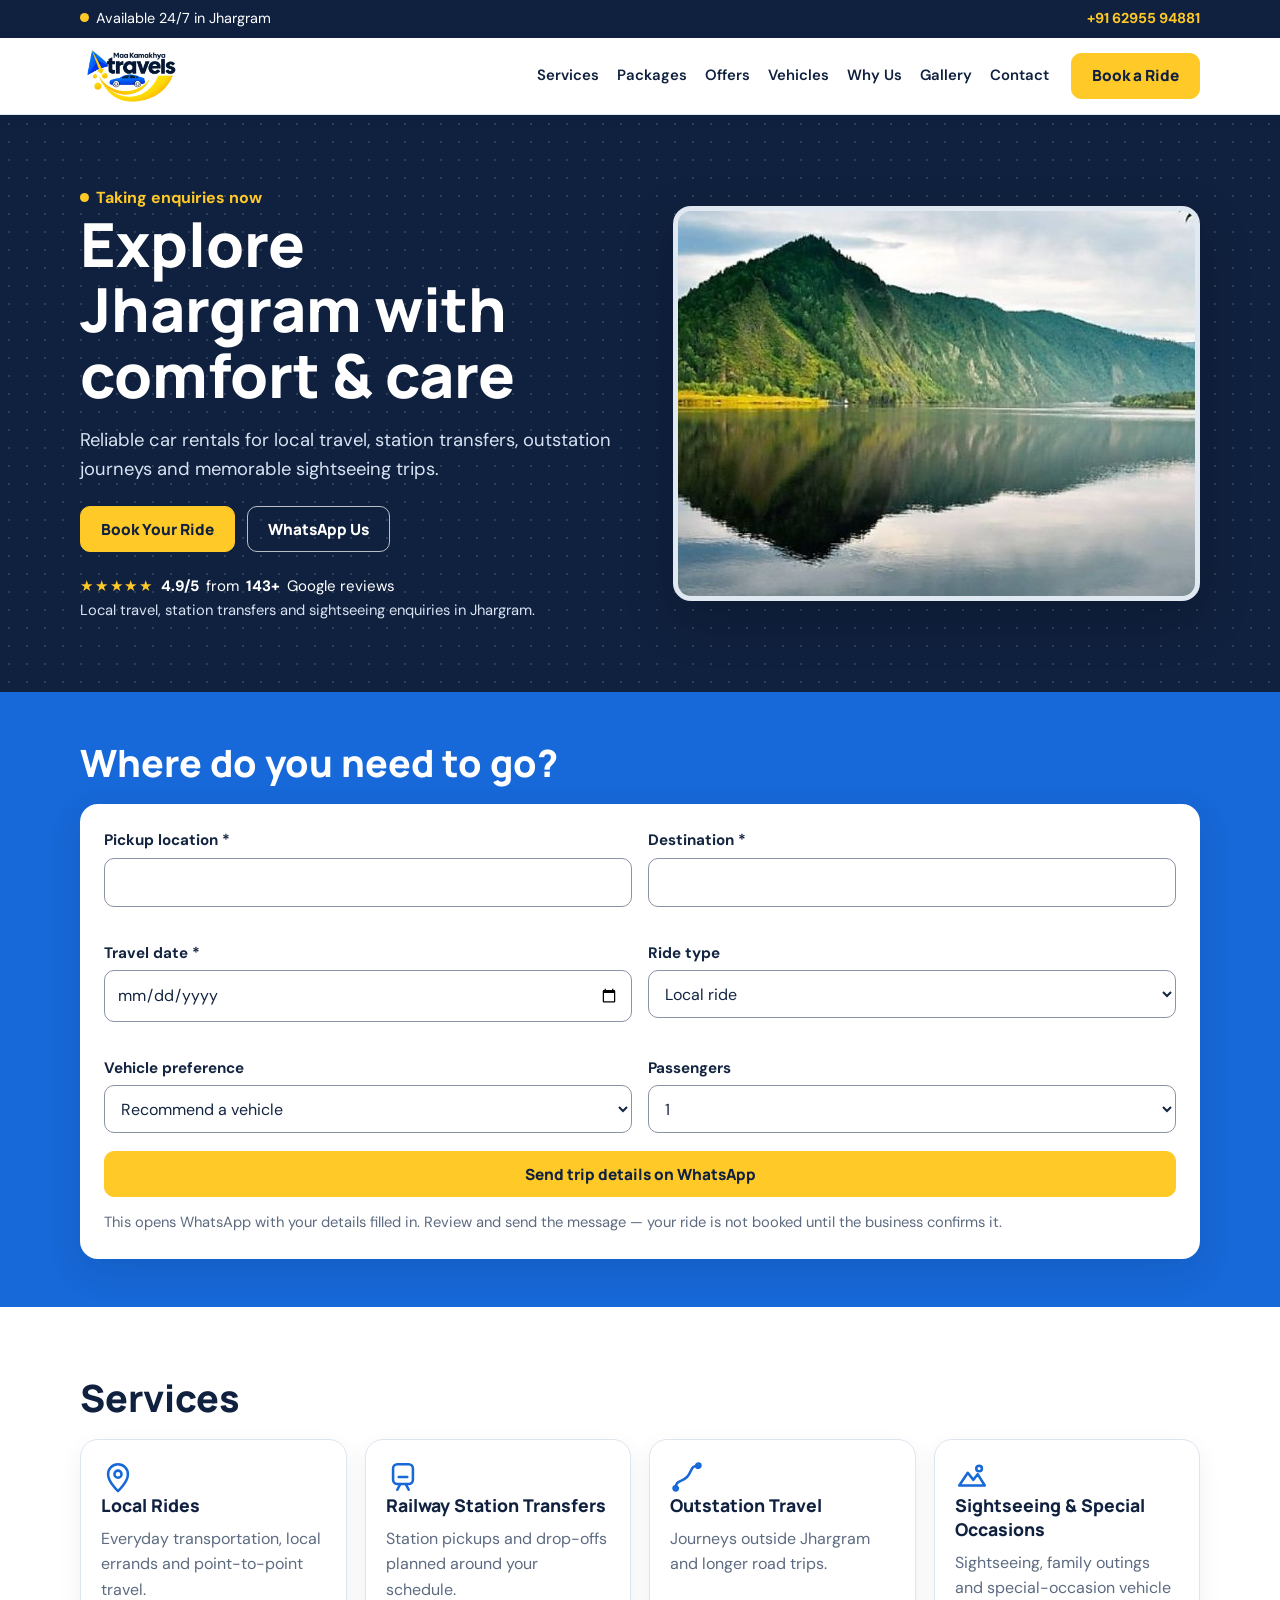
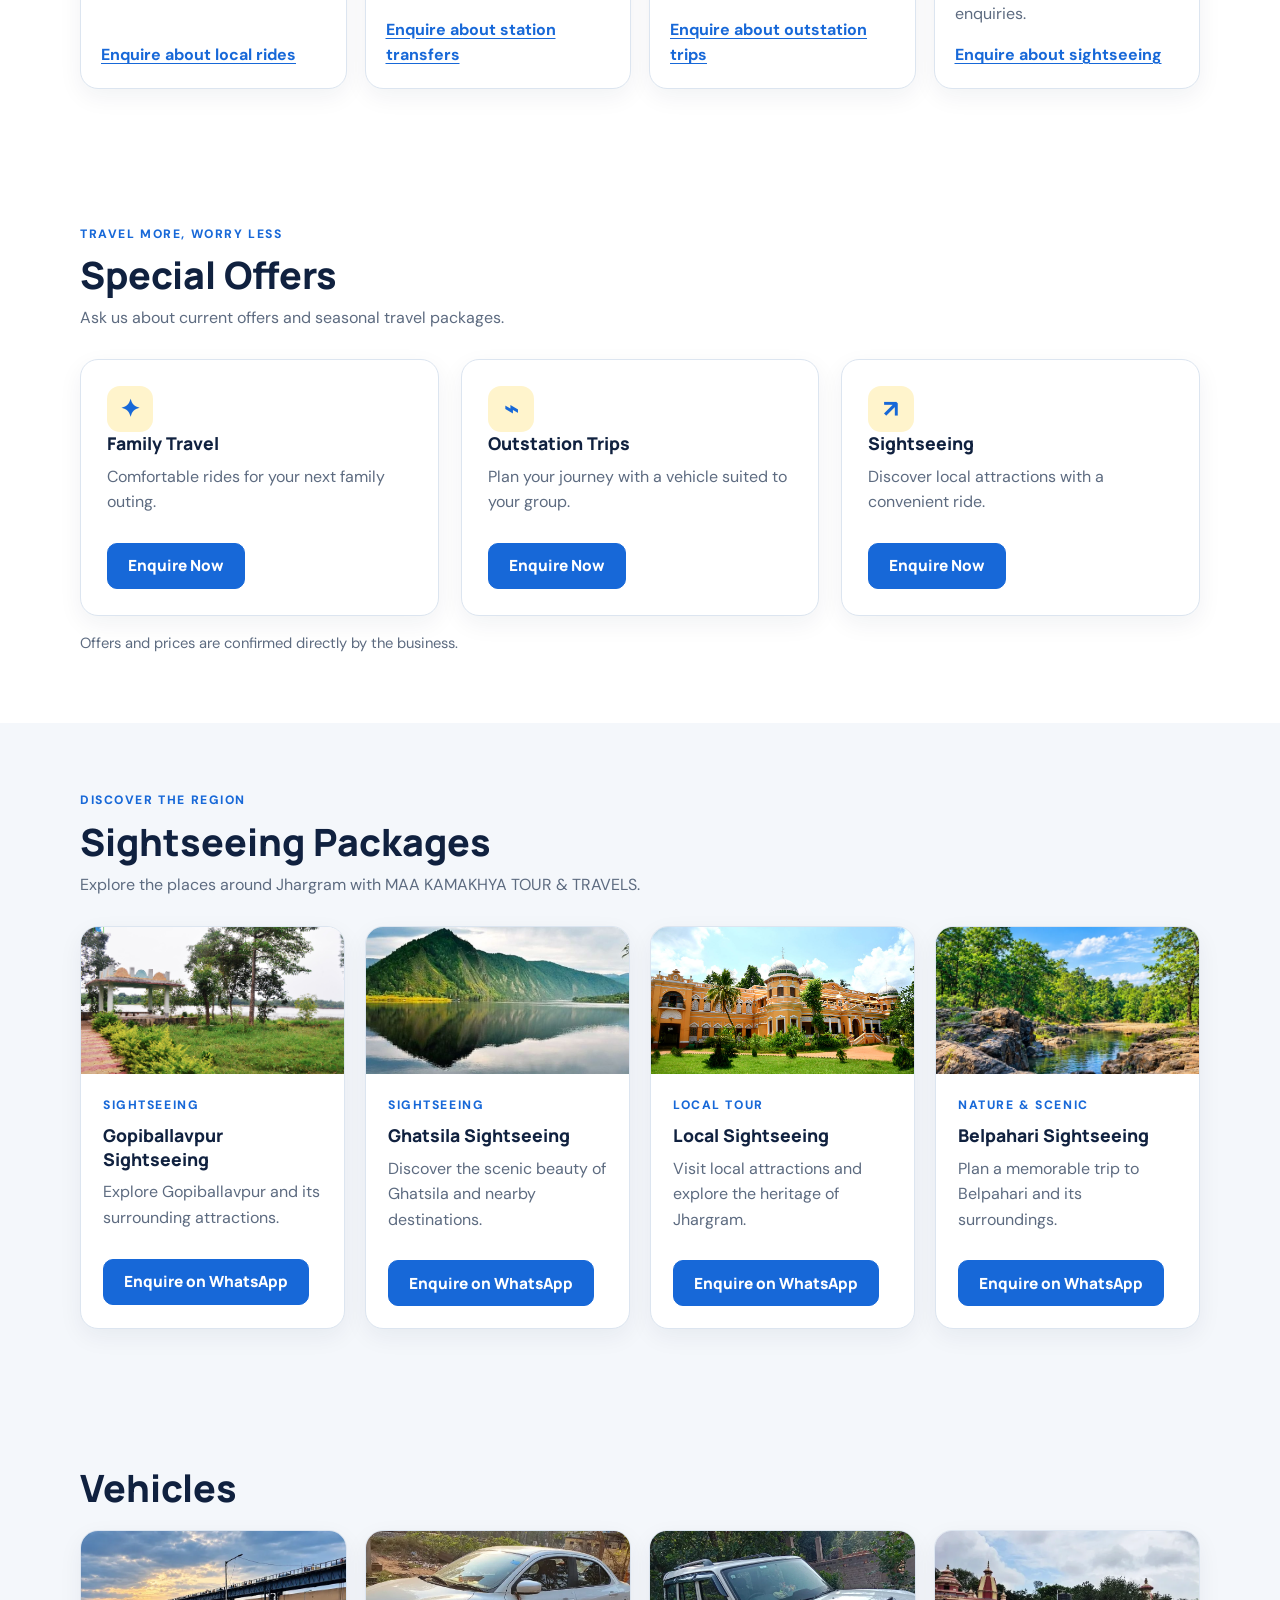
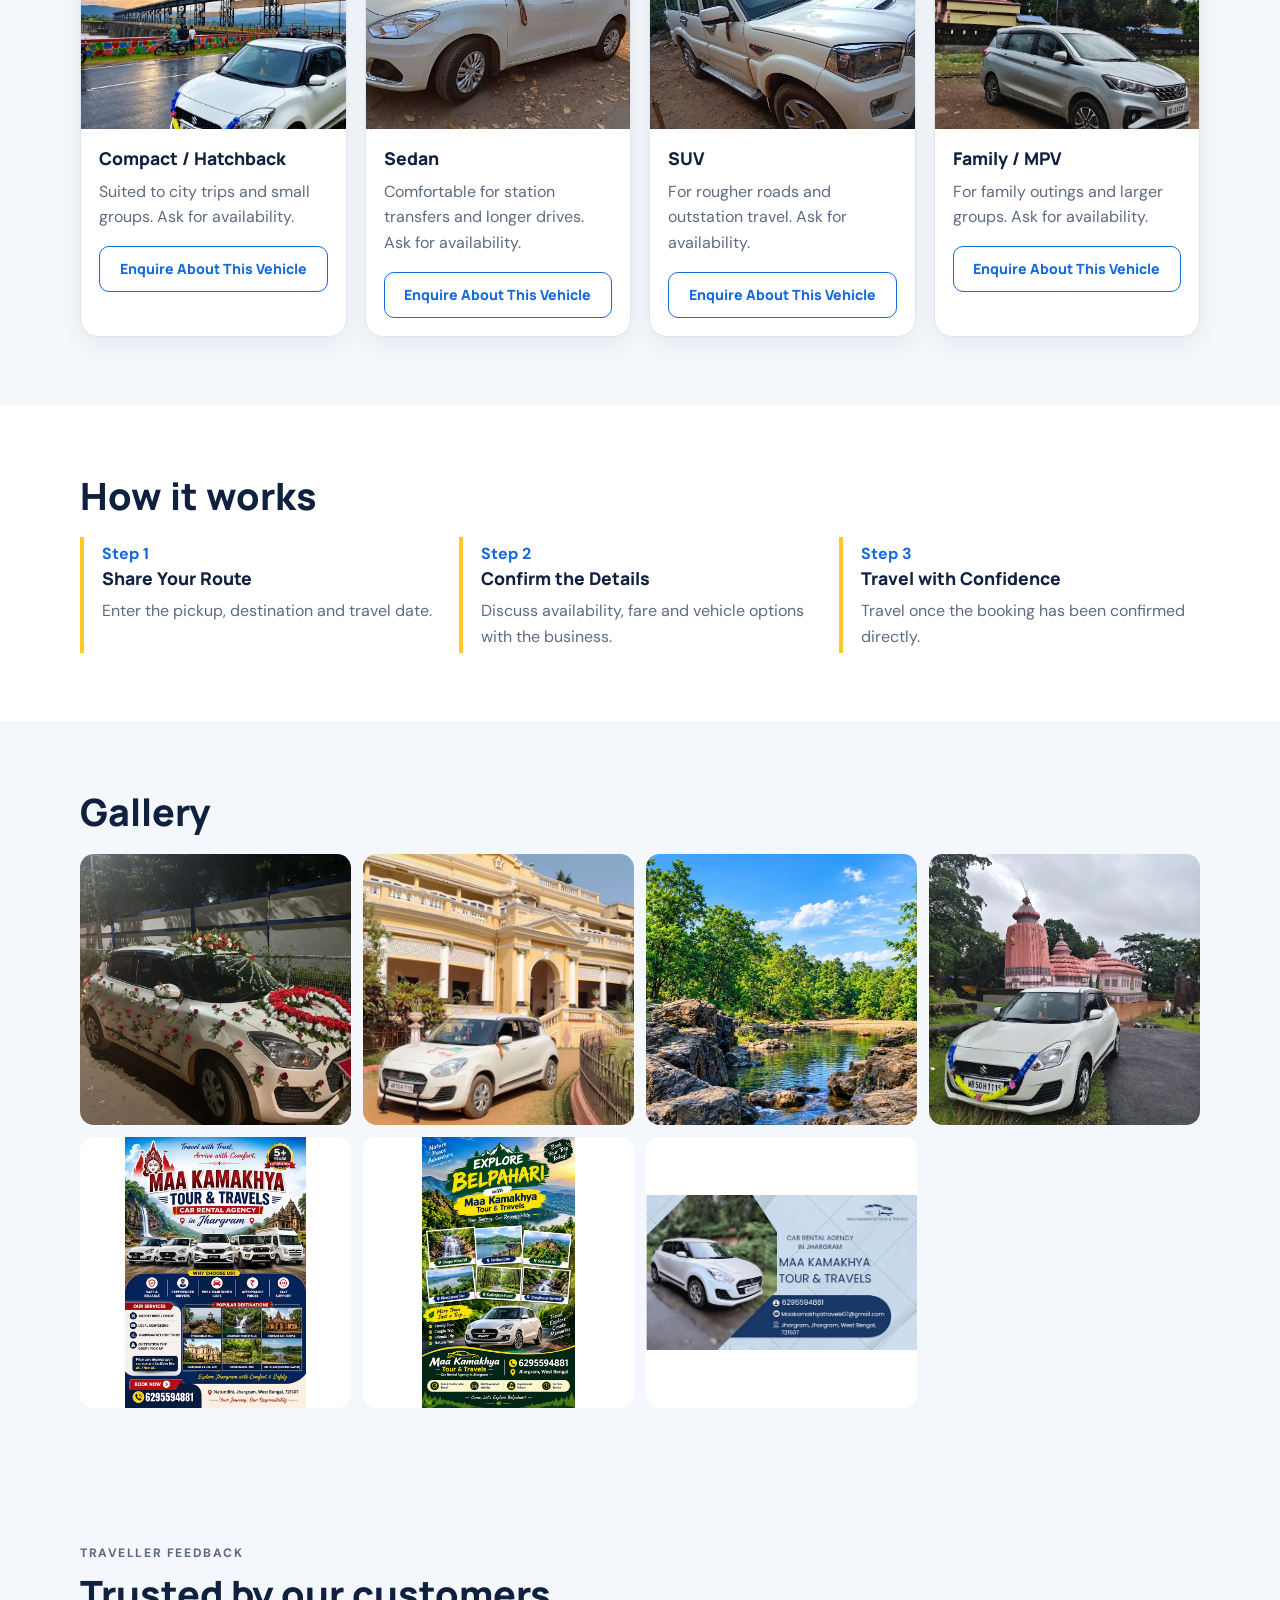
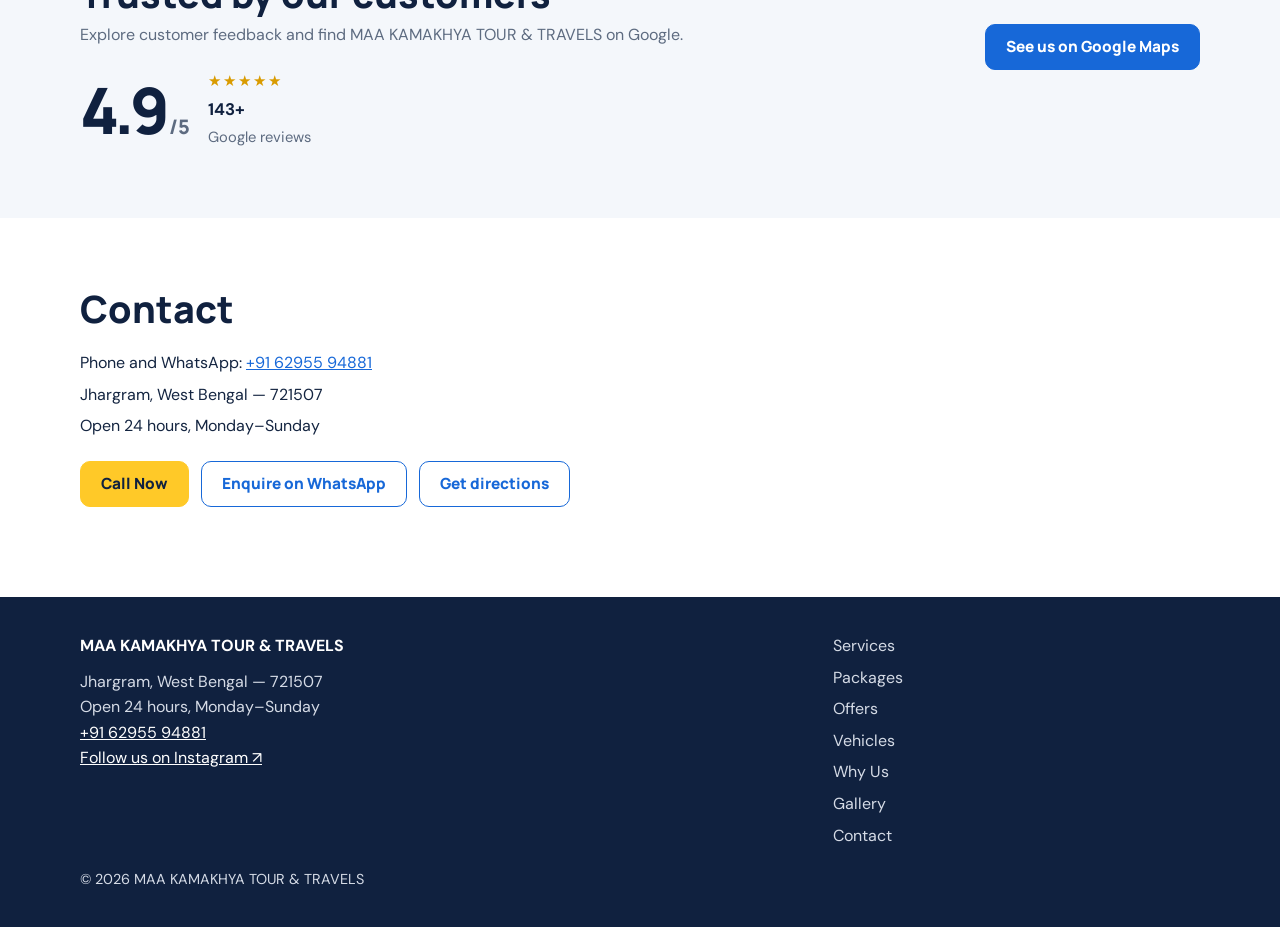
==== commit 54a97aef: "Add files via upload" ====
--- a/index.html
+++ b/index.html
@@ -1,144 +1,306 @@
-<!DOCTYPE html>
+<!doctype html>
 <html lang="en">
 <head>
-<meta charset="UTF-8">
-<meta name="viewport" content="width=device-width, initial-scale=1">
-<title>MAA KAMAKHYA TOUR &amp; TRAVELS | Car Rental in Jhargram, West Bengal</title>
-<meta name="description" content="Car rental and tour &amp; travel service in Jhargram, West Bengal. Local rides, railway station transfers, outstation and sightseeing trips. Open 24 hours.">
-<link rel="icon" href="data:image/svg+xml,%3Csvg xmlns='http://www.w3.org/2000/svg' viewBox='0 0 32 32'%3E%3Crect width='32' height='32' rx='8' fill='%23121a2b'/%3E%3Cpath d='M6 19l2-6h16l2 6v4H6z' fill='%23b6f23a'/%3E%3C/svg%3E">
-<link rel="preconnect" href="https://fonts.googleapis.com">
-<link rel="preconnect" href="https://fonts.gstatic.com" crossorigin>
-<link href="https://fonts.googleapis.com/css2?family=DM+Sans:wght@400;500;700&family=Manrope:wght@600;800&display=swap" rel="stylesheet">
-<link rel="stylesheet" href="style.css">
+  <meta charset="utf-8">
+  <meta name="viewport" content="width=device-width, initial-scale=1">
+  <meta name="theme-color" content="#10213f">
+  <meta name="description" content="Car rental and tour services in Jhargram, West Bengal. Enquire about local rides, railway station transfers, outstation journeys and sightseeing trips.">
+  <title>MAA KAMAKHYA TOUR &amp; TRAVELS | Car Rental in Jhargram</title>
+
+  <link rel="icon" href="assets/favicon/favicon.ico" sizes="any">
+  <link rel="icon" type="image/png" sizes="32x32" href="assets/favicon/favicon-32.png">
+  <link rel="icon" type="image/png" sizes="16x16" href="assets/favicon/favicon-16.png">
+  <link rel="apple-touch-icon" href="assets/favicon/apple-touch-icon.png">
+  <link rel="preconnect" href="https://fonts.googleapis.com">
+  <link rel="preconnect" href="https://fonts.gstatic.com" crossorigin>
+  <link href="https://fonts.googleapis.com/css2?family=DM+Sans:wght@400;500;600;700&family=Manrope:wght@600;700;800&display=swap" rel="stylesheet">
+  <link rel="stylesheet" href="style.css">
+  <script src="script.js" defer></script>
 </head>
 <body>
-<div class="utility"><div class="wrap"><span><i class="dot"></i> Available 24/7 in Jhargram</span><a href="tel:+916295594881">+91 62955 94881</a></div></div>
-<header class="nav" id="top">
-<div class="wrap navin">
-<a class="brand" href="#top" aria-label="Maa Kamakhya Tour and Travels home"><img src="assets/logo.jpeg" alt="Maa Kamakhya Travels logo"></a>
-<button class="burger" id="burger" aria-label="Open menu" aria-expanded="false" aria-controls="menu"><span></span><span></span><span></span></button>
-<nav id="menu" aria-label="Main">
-<a href="#services">Services</a><a href="#packages">Packages</a><a href="#offers">Offers</a><a href="#vehicles">Vehicles</a><a href="#why">Why Us</a><a href="#gallery">Gallery</a><a href="#contact">Contact</a>
-<a class="btn btn-go" href="#book">Book a Ride</a>
-</nav>
-</div>
-</header>
-<main>
-<section class="hero"><div class="wrap herogrid">
-<div>
-<p class="live"><i class="dot"></i> Taking enquiries now</p>
-<h1>Explore Jhargram with comfort &amp; care</h1>
-<p class="lead">Reliable car rentals for local travel, station transfers, outstation journeys and memorable sightseeing trips.</p>
-<div class="cta"><a class="btn btn-go" href="#book">Book Your Ride</a><a class="btn btn-line" href="https://wa.me/916295594881" target="_blank" rel="noopener">WhatsApp Us</a></div>
-<p class="rating"><strong data-rating>4.9/5</strong> from <span data-reviews>143+</span> Google reviews</p>
-</div>
-<figure class="ph" data-label="Add assets/Ghatsilla-qbkl5ufhepfr759b1n5g2g9kci0tpbkpaz89xmamq0.jpg"><img src="assets/Ghatsilla-qbkl5ufhepfr759b1n5g2g9kci0tpbkpaz89xmamq0.jpg" alt="Sedan from MAA KAMAKHYA TOUR &amp; TRAVELS parked in Jhargram" width="900" height="650"></figure>
-</div></section>
-
-<section class="book" id="book"><div class="wrap">
-<h2>Where do you need to go?</h2>
-<form id="rideForm" novalidate>
-<div class="grid2">
-<div class="f"><label for="pickup">Pickup location *</label><input id="pickup" name="pickup" autocomplete="off" required><span class="err" id="e-pickup" role="alert"></span></div>
-<div class="f"><label for="dest">Destination *</label><input id="dest" name="dest" autocomplete="off" required><span class="err" id="e-dest" role="alert"></span></div>
-<div class="f"><label for="date">Travel date *</label><input id="date" name="date" type="date" required><span class="err" id="e-date" role="alert"></span></div>
-<div class="f"><label for="type">Ride type</label><select id="type" name="type"><option>Local ride</option><option>Station pickup/drop</option><option>Outstation trip</option><option>Sightseeing</option><option>Full-day rental</option><option>Special occasion</option></select></div>
-<div class="f"><label for="vehicle">Vehicle preference</label><select id="vehicle" name="vehicle"><option>Recommend a vehicle</option><option>4-seater</option><option>5-seater</option><option>6-seater</option><option>7-seater</option><option>16-seater</option><option>30-seater</option><option>40-seater</option><option>45+ seater</option><option>50-seater</option></select></div>
-<div class="f"><label for="pax">Passengers</label><select id="pax" name="pax"><option>1</option><option>2</option><option>3</option><option>4</option><option>5</option><option>6</option><option>7+</option></select></div>
-</div>
-<button class="btn btn-go full" type="submit">Send trip details on WhatsApp</button>
-<p class="note" id="formNote">This opens WhatsApp with your details filled in. Review and send the message — your ride is not booked until the business confirms it.</p>
-</form>
-</div></section>
-
-<section class="sec" id="services"><div class="wrap">
-<h2>Services</h2>
-<div class="cards4">
-<article class="card"><svg viewBox="0 0 24 24" aria-hidden="true"><path d="M12 22s7-6.5 7-12a7 7 0 10-14 0c0 5.5 7 12 7 12z"/><circle cx="12" cy="10" r="2.5"/></svg><h3>Local Rides</h3><p>Everyday transportation, local errands and point-to-point travel.</p><button class="link" data-type="Local ride">Enquire about local rides</button></article>
-<article class="card"><svg viewBox="0 0 24 24" aria-hidden="true"><rect x="5" y="3" width="14" height="14" rx="3"/><path d="M8 21l2-4M16 21l-2-4M9 12h6"/></svg><h3>Railway Station Transfers</h3><p>Station pickups and drop-offs planned around your schedule.</p><button class="link" data-type="Station pickup/drop">Enquire about station transfers</button></article>
-<article class="card"><svg viewBox="0 0 24 24" aria-hidden="true"><path d="M4 20c0-6 4-4 8-8s2-8 8-8M4 20h0"/><circle cx="4" cy="20" r="1.5"/><circle cx="20" cy="4" r="1.5"/></svg><h3>Outstation Travel</h3><p>Journeys outside Jhargram and longer road trips.</p><button class="link" data-type="Outstation trip">Enquire about outstation trips</button></article>
-<article class="card"><svg viewBox="0 0 24 24" aria-hidden="true"><path d="M3 18l6-9 4 5 3-4 5 8z"/><circle cx="17" cy="6" r="2"/></svg><h3>Sightseeing and Special Occasions</h3><p>Sightseeing, family outings and special-occasion vehicle enquiries.</p><button class="link" data-type="Sightseeing">Enquire about sightseeing</button></article>
-</div></div></section>
-
-<section class="sec offers" id="offers"><div class="wrap"><div class="section-kicker">TRAVEL MORE, WORRY LESS</div><h2>Special Offers</h2><p class="section-intro">Ask us about current offers and seasonal travel packages.</p><div class="cards3"><article class="promo-card"><div class="promo-icon">✦</div><h3>Family Travel</h3><p>Comfortable rides for your next family outing.</p><button class="btn btn-blue" data-type="Special occasion">Enquire Now</button></article><article class="promo-card"><div class="promo-icon">⌁</div><h3>Outstation Trips</h3><p>Plan your journey with a vehicle suited to your group.</p><button class="btn btn-blue" data-type="Outstation trip">Enquire Now</button></article><article class="promo-card"><div class="promo-icon">↗</div><h3>Sightseeing</h3><p>Discover local attractions with a convenient ride.</p><button class="btn btn-blue" data-type="Sightseeing">Enquire Now</button></article></div><p class="note">Offers and prices are confirmed directly by the business.</p></div></section>
-<section class="sec alt" id="packages"><div class="wrap"><div class="section-kicker">DISCOVER THE REGION</div><h2>Sightseeing Packages</h2><p class="section-intro">Explore the places around Jhargram with MAA KAMAKHYA TOUR &amp; TRAVELS.</p><div class="cards3 sightseeing-grid">
-<article class="package-card"><figure class="ph"><img loading="lazy" src="assets/jhilli4-600x415.jpg" alt="Gopiballavpur sightseeing"></figure><div class="package-body"><span class="tag">SIGHTSEEING</span><h3>Gopiballavpur Sightseeing</h3><p>Explore Gopiballavpur and its surrounding attractions.</p><button class="btn btn-blue" data-type="Sightseeing" data-package="Gopiballavpur Sightseeing">Enquire on WhatsApp</button></div></article>
-<article class="package-card"><figure class="ph"><img loading="lazy" src="assets/Ghatsilla-qbkl5ufhepfr759b1n5g2g9kci0tpbkpaz89xmamq0.jpg" alt="Ghatsila sightseeing"></figure><div class="package-body"><span class="tag">SIGHTSEEING</span><h3>Ghatsila Sightseeing</h3><p>Discover the scenic beauty of Ghatsila and nearby destinations.</p><button class="btn btn-blue" data-type="Sightseeing" data-package="Ghatsila Sightseeing">Enquire on WhatsApp</button></div></article>
-<article class="package-card"><figure class="ph"><img loading="lazy" src="assets/the_palace.jpg" alt="Jhargram local sightseeing"></figure><div class="package-body"><span class="tag">LOCAL TOUR</span><h3>Local Sightseeing </h3><p>Visit local attractions and explore the heritage of Jhargram.</p><button class="btn btn-blue" data-type="Sightseeing" data-package="Local Sightseeing — Jhargram">Enquire on WhatsApp</button></div></article>
-<article class="package-card"><figure class="ph"><img loading="lazy" src="assets/forest-river.webp" alt="Belpahari sightseeing"></figure><div class="package-body"><span class="tag">NATURE &amp; SCENIC</span><h3>Belpahari Sightseeing</h3><p>Plan a memorable trip to Belpahari and its surroundings.</p><button class="btn btn-blue" data-type="Sightseeing" data-package="Belpahari Sightseeing">Enquire on WhatsApp</button></div></article>
-</div></div></section>
-<section class="sec alt" id="vehicles"><div class="wrap">
-<h2>Vehicles</h2>
-<div class="cards4">
-<article class="card v"><figure class="ph" data-label="Add assets/swift-scenic.webp"><img style="object-position:center 72%" loading="lazy" src="assets/swift-scenic.webp" alt="Compact hatchback car on a scenic road" width="600" height="420"></figure><h3>Compact / Hatchback</h3><p>Suited to city trips and small groups. Ask for availability.</p><button class="btn btn-line" data-vehicle="Compact / Hatchback">Enquire About This Vehicle</button></article>
-<article class="card v"><figure class="ph" data-label="Add assets/car-sedan.webp"><img loading="lazy" src="assets/car-sedan.webp" alt="Sedan available for hire" width="600" height="420"></figure><h3>Sedan</h3><p>Comfortable for station transfers and longer drives. Ask for availability.</p><button class="btn btn-line" data-vehicle="Sedan">Enquire About This Vehicle</button></article>
-<article class="card v"><figure class="ph" data-label="Add assets/suv-white.webp"><img loading="lazy" src="assets/suv-white.webp" alt="White SUV available for hire" width="600" height="420"></figure><h3>SUV</h3><p>For rougher roads and outstation travel. Ask for availability.</p><button class="btn btn-line" data-vehicle="SUV">Enquire About This Vehicle</button></article>
-<article class="card v"><figure class="ph" data-label="Add assets/mpv-silver.webp"><img style="object-position:center 68%" loading="lazy" src="assets/mpv-silver.webp" alt="Silver family MPV available for hire" width="600" height="420"></figure><h3>Family / MPV</h3><p>For family outings and larger groups. Ask for availability.</p><button class="btn btn-line" data-vehicle="Family / MPV">Enquire About This Vehicle</button></article>
-</div></div></section>
-
-<section class="sec" id="why"><div class="wrap">
-<h2>How it works</h2>
-<ol class="steps">
-<li><h3>Share Your Route</h3><p>Enter the pickup, destination and travel date.</p></li>
-<li><h3>Confirm the Details</h3><p>Discuss availability, fare and vehicle options with the business.</p></li>
-<li><h3>Travel with Confidence</h3><p>Travel once the booking has been confirmed directly.</p></li>
-</ol></div></section>
-
-<section class="sec alt" id="gallery"><div class="wrap">
-<h2>Gallery</h2>
-<div class="gal" id="gal">
-<button class="gi" data-src="assets/wedding-car.webp"><img loading="lazy" src="assets/wedding-car.webp" alt="Decorated wedding car"></button>
-<button class="gi" data-src="assets/heritage-drive.webp"><img loading="lazy" src="assets/heritage-drive.webp" alt="Car on a heritage-site drive"></button>
-<button class="gi" data-src="assets/forest-river.webp"><img loading="lazy" src="assets/forest-river.webp" alt="Car near a forest and river"></button>
-<button class="gi" data-src="assets/temple-drive.webp"><img loading="lazy" src="assets/temple-drive.webp" alt="Car on a drive to a temple"></button>
-<button class="gi fit" data-src="assets/fleet-poster.webp"><img loading="lazy" src="assets/fleet-poster.webp" alt="Fleet poster"></button>
-<button class="gi fit" data-src="assets/belpahari-poster.webp"><img loading="lazy" src="assets/belpahari-poster.webp" alt="Belpahari tour poster"></button>
-<button class="gi fit" data-src="assets/business-card.webp"><img loading="lazy" src="assets/business-card.webp" alt="MAA KAMAKHYA business card"></button>
-</div>
-<p class="note" id="galEmpty" hidden>Photos will appear here once image files are added to the assets folder.</p>
-</div></section>
-
-<section class="sec" id="reviews"><div class="wrap rev">
-<p class="big"><strong data-rating>4.9 / 5</strong> · <span data-reviews>143+</span> Google reviews</p>
-<a class="btn btn-blue" href="https://www.google.com/maps/search/?api=1&query=MAA+KAMAKHYA+TOUR+%26+TRAVELS+Jhargram+West+Bengal+721507" target="_blank" rel="noopener">See us on Google Maps</a>
-</div></section>
-
-<section class="sec alt" id="contact"><div class="wrap">
-<h2>Contact</h2>
-<ul class="clist"><li>Phone and WhatsApp: <a href="tel:+916295594881">+91 62955 94881</a></li><li>Jhargram, West Bengal — 721507</li><li>Open 24 hours, Monday–Sunday</li></ul>
-<div class="cta"><a class="btn btn-go" href="tel:+916295594881">Call Now</a><a class="btn btn-line" href="https://wa.me/916295594881" target="_blank" rel="noopener">Enquire on WhatsApp</a><a class="btn btn-line" href="https://www.google.com/maps/search/?api=1&query=MAA+KAMAKHYA+TOUR+%26+TRAVELS+Jhargram+West+Bengal+721507" target="_blank" rel="noopener">Get directions</a></div>
-</div></section>
-</main>
-<footer>
-  <div class="wrap foot">
-    <div>
-      <strong>MAA KAMAKHYA TOUR &amp; TRAVELS</strong>
-      <p>
-        Jhargram, West Bengal — 721507<br>
-        Open 24 hours, Monday–Sunday<br>
-        <a href="tel:+916295594881">+91 62955 94881</a><br>
-        <a href="https://www.instagram.com/maa.kamakhya.travels/"
-           target="_blank"
-           rel="noopener noreferrer">
-          Follow us on Instagram ↗
-        </a>
-      </p>
+  <a class="skip-link" href="#main-content">Skip to content</a>
+
+  <div class="utility-bar">
+    <div class="container utility-bar__inner">
+      <span><span class="status-dot" aria-hidden="true"></span>Available 24/7 in Jhargram</span>
+      <a href="tel:+916295594881">+91 62955 94881</a>
     </div>
-
-    <nav aria-label="Footer">
-      <a href="#services">Services</a>
-      <a href="#packages">Packages</a>
-      <a href="#offers">Offers</a>
-      <a href="#vehicles">Vehicles</a>
-      <a href="#why">Why Us</a>
-      <a href="#gallery">Gallery</a>
-      <a href="#contact">Contact</a>
-    </nav>
-
-    <p class="copy">© <span id="year"></span> MAA KAMAKHYA TOUR &amp; TRAVELS</p>
   </div>
-</footer>
-<div class="lb" id="lb" hidden role="dialog" aria-modal="true" aria-label="Photo viewer"><button id="lbClose" aria-label="Close photo">×</button><img id="lbImg" alt=""></div>
-<script src="script.js"></script>
+
+  <header class="site-header" id="top">
+    <div class="container site-header__inner">
+      <a class="brand" href="#top" aria-label="Maa Kamakhya Tour and Travels home">
+        <img src="assets/maa-kamakhya-logo.png" alt="Maa Kamakhya Tour and Travels logo" width="280" height="190" fetchpriority="high">
+      </a>
+
+      <button class="menu-toggle" id="menuToggle" type="button" aria-label="Open navigation menu" aria-expanded="false" aria-controls="primaryNavigation">
+        <span></span><span></span><span></span>
+      </button>
+
+      <nav class="primary-navigation" id="primaryNavigation" aria-label="Main navigation">
+        <a href="#services">Services</a>
+        <a href="#packages">Packages</a>
+        <a href="#offers">Offers</a>
+        <a href="#vehicles">Vehicles</a>
+        <a href="#why-us">Why Us</a>
+        <a href="#gallery">Gallery</a>
+        <a href="#contact">Contact</a>
+        <a class="button button--primary navigation-cta" href="#book">Book a Ride</a>
+      </nav>
+    </div>
+  </header>
+
+  <main id="main-content">
+    <section class="hero" aria-labelledby="hero-title">
+      <div class="container hero__grid">
+        <div class="hero__content">
+          <p class="eyebrow hero__eyebrow"><span class="status-dot" aria-hidden="true"></span>Taking enquiries now</p>
+          <h1 id="hero-title">Explore Jhargram with comfort &amp; care</h1>
+          <p class="hero__lead">Reliable car rentals for local travel, station transfers, outstation journeys and memorable sightseeing trips.</p>
+          <div class="button-group">
+            <a class="button button--primary" href="#book">Book Your Ride</a>
+            <a class="button button--outline-light" href="https://wa.me/916295594881" target="_blank" rel="noopener noreferrer">WhatsApp Us</a>
+          </div>
+          <p class="hero-rating" aria-label="Rated 4.9 out of 5 from more than 143 Google reviews">
+            <span class="hero-rating__stars" aria-hidden="true">★★★★★</span>
+            <strong>4.9/5</strong> from <strong>143+</strong> Google reviews
+          </p>
+          <p class="hero__trust">Local travel, station transfers and sightseeing enquiries in Jhargram.</p>
+        </div>
+
+        <figure class="image-frame" data-fallback="Add the hero image to assets/">
+          <img src="assets/Ghatsilla-qbkl5ufhepfr759b1n5g2g9kci0tpbkpaz89xmamq0.jpg" alt="Travel destination featured by Maa Kamakhya Tour and Travels" width="900" height="650" fetchpriority="high">
+        </figure>
+      </div>
+    </section>
+
+    <section class="booking-section" id="book" aria-labelledby="booking-title">
+      <div class="container">
+        <h2 id="booking-title">Where do you need to go?</h2>
+        <form class="booking-form" id="rideForm" novalidate>
+          <input id="selectedPackage" name="selectedPackage" type="hidden" value="">
+          <div class="form-grid">
+            <div class="form-field">
+              <label for="pickup">Pickup location <span aria-hidden="true">*</span></label>
+              <input id="pickup" name="pickup" type="text" autocomplete="street-address" maxlength="120" required aria-describedby="pickupError">
+              <span class="field-error" id="pickupError" aria-live="polite"></span>
+            </div>
+            <div class="form-field">
+              <label for="destination">Destination <span aria-hidden="true">*</span></label>
+              <input id="destination" name="destination" type="text" maxlength="120" required aria-describedby="destinationError">
+              <span class="field-error" id="destinationError" aria-live="polite"></span>
+            </div>
+            <div class="form-field">
+              <label for="travelDate">Travel date <span aria-hidden="true">*</span></label>
+              <input id="travelDate" name="travelDate" type="date" required aria-describedby="travelDateError">
+              <span class="field-error" id="travelDateError" aria-live="polite"></span>
+            </div>
+            <div class="form-field">
+              <label for="rideType">Ride type</label>
+              <select id="rideType" name="rideType">
+                <option value="Local ride">Local ride</option>
+                <option value="Station pickup/drop">Station pickup/drop</option>
+                <option value="Outstation trip">Outstation trip</option>
+                <option value="Sightseeing">Sightseeing</option>
+                <option value="Full-day rental">Full-day rental</option>
+                <option value="Special occasion">Special occasion</option>
+              </select>
+            </div>
+            <div class="form-field">
+              <label for="vehiclePreference">Vehicle preference</label>
+              <select id="vehiclePreference" name="vehiclePreference">
+                <option value="Recommend a vehicle">Recommend a vehicle</option>
+                <option value="Compact / Hatchback">Compact / Hatchback</option>
+                <option value="Sedan">Sedan</option>
+                <option value="SUV">SUV</option>
+                <option value="Family / MPV">Family / MPV</option>
+                <option value="4-seater">4-seater</option>
+                <option value="5-seater">5-seater</option>
+                <option value="6-seater">6-seater</option>
+                <option value="7-seater">7-seater</option>
+                <option value="16-seater">16-seater</option>
+                <option value="30-seater">30-seater</option>
+                <option value="40-seater">40-seater</option>
+                <option value="45+ seater">45+ seater</option>
+                <option value="50-seater">50-seater</option>
+              </select>
+            </div>
+            <div class="form-field">
+              <label for="passengers">Passengers</label>
+              <select id="passengers" name="passengers">
+                <option value="1">1</option><option value="2">2</option><option value="3">3</option>
+                <option value="4">4</option><option value="5">5</option><option value="6">6</option><option value="7+">7+</option>
+              </select>
+            </div>
+          </div>
+          <button class="button button--primary button--full" type="submit">Send trip details on WhatsApp</button>
+          <p class="form-note" id="formStatus" role="status" aria-live="polite">This opens WhatsApp with your details filled in. Review and send the message — your ride is not booked until the business confirms it.</p>
+        </form>
+      </div>
+    </section>
+
+    <section class="content-section" id="services" aria-labelledby="services-title">
+      <div class="container">
+        <h2 id="services-title">Services</h2>
+        <div class="service-grid">
+          <article class="service-card">
+            <svg viewBox="0 0 24 24" aria-hidden="true"><path d="M12 22s7-6.5 7-12a7 7 0 1 0-14 0c0 5.5 7 12 7 12Z"/><circle cx="12" cy="10" r="2.5"/></svg>
+            <h3>Local Rides</h3><p>Everyday transportation, local errands and point-to-point travel.</p>
+            <button class="text-button" type="button" data-ride-type="Local ride">Enquire about local rides</button>
+          </article>
+          <article class="service-card">
+            <svg viewBox="0 0 24 24" aria-hidden="true"><rect x="5" y="3" width="14" height="14" rx="3"/><path d="m8 21 2-4m6 4-2-4M9 12h6"/></svg>
+            <h3>Railway Station Transfers</h3><p>Station pickups and drop-offs planned around your schedule.</p>
+            <button class="text-button" type="button" data-ride-type="Station pickup/drop">Enquire about station transfers</button>
+          </article>
+          <article class="service-card">
+            <svg viewBox="0 0 24 24" aria-hidden="true"><path d="M4 20c0-6 4-4 8-8s2-8 8-8M4 20h0"/><circle cx="4" cy="20" r="1.5"/><circle cx="20" cy="4" r="1.5"/></svg>
+            <h3>Outstation Travel</h3><p>Journeys outside Jhargram and longer road trips.</p>
+            <button class="text-button" type="button" data-ride-type="Outstation trip">Enquire about outstation trips</button>
+          </article>
+          <article class="service-card">
+            <svg viewBox="0 0 24 24" aria-hidden="true"><path d="m3 18 6-9 4 5 3-4 5 8Z"/><circle cx="17" cy="6" r="2"/></svg>
+            <h3>Sightseeing &amp; Special Occasions</h3><p>Sightseeing, family outings and special-occasion vehicle enquiries.</p>
+            <button class="text-button" type="button" data-ride-type="Sightseeing">Enquire about sightseeing</button>
+          </article>
+        </div>
+      </div>
+    </section>
+
+    <section class="content-section offers-section" id="offers" aria-labelledby="offers-title">
+      <div class="container">
+        <p class="section-kicker">TRAVEL MORE, WORRY LESS</p>
+        <h2 id="offers-title">Special Offers</h2>
+        <p class="section-intro">Ask us about current offers and seasonal travel packages.</p>
+        <div class="three-column-grid">
+          <article class="promo-card"><span class="promo-icon" aria-hidden="true">✦</span><h3>Family Travel</h3><p>Comfortable rides for your next family outing.</p><button class="button button--blue" type="button" data-ride-type="Special occasion">Enquire Now</button></article>
+          <article class="promo-card"><span class="promo-icon" aria-hidden="true">⌁</span><h3>Outstation Trips</h3><p>Plan your journey with a vehicle suited to your group.</p><button class="button button--blue" type="button" data-ride-type="Outstation trip">Enquire Now</button></article>
+          <article class="promo-card"><span class="promo-icon" aria-hidden="true">↗</span><h3>Sightseeing</h3><p>Discover local attractions with a convenient ride.</p><button class="button button--blue" type="button" data-ride-type="Sightseeing">Enquire Now</button></article>
+        </div>
+        <p class="section-note">Offers and prices are confirmed directly by the business.</p>
+      </div>
+    </section>
+
+    <section class="content-section section-muted" id="packages" aria-labelledby="packages-title">
+      <div class="container">
+        <p class="section-kicker">DISCOVER THE REGION</p>
+        <h2 id="packages-title">Sightseeing Packages</h2>
+        <p class="section-intro">Explore the places around Jhargram with MAA KAMAKHYA TOUR &amp; TRAVELS.</p>
+        <div class="package-grid">
+          <article class="package-card">
+            <figure class="image-frame"><img src="assets/jhilli4-600x415.jpg" alt="Gopiballavpur sightseeing destination" width="600" height="415" loading="lazy"></figure>
+            <div class="package-card__body"><span class="tag">SIGHTSEEING</span><h3>Gopiballavpur Sightseeing</h3><p>Explore Gopiballavpur and its surrounding attractions.</p><button class="button button--blue" type="button" data-ride-type="Sightseeing" data-package="Gopiballavpur Sightseeing">Enquire on WhatsApp</button></div>
+          </article>
+          <article class="package-card">
+            <figure class="image-frame"><img src="assets/Ghatsilla-qbkl5ufhepfr759b1n5g2g9kci0tpbkpaz89xmamq0.jpg" alt="Ghatsila sightseeing destination" width="600" height="415" loading="lazy"></figure>
+            <div class="package-card__body"><span class="tag">SIGHTSEEING</span><h3>Ghatsila Sightseeing</h3><p>Discover the scenic beauty of Ghatsila and nearby destinations.</p><button class="button button--blue" type="button" data-ride-type="Sightseeing" data-package="Ghatsila Sightseeing">Enquire on WhatsApp</button></div>
+          </article>
+          <article class="package-card">
+            <figure class="image-frame"><img src="assets/the_palace.jpg" alt="Jhargram local sightseeing destination" width="600" height="415" loading="lazy"></figure>
+            <div class="package-card__body"><span class="tag">LOCAL TOUR</span><h3>Local Sightseeing</h3><p>Visit local attractions and explore the heritage of Jhargram.</p><button class="button button--blue" type="button" data-ride-type="Sightseeing" data-package="Local Sightseeing — Jhargram">Enquire on WhatsApp</button></div>
+          </article>
+          <article class="package-card">
+            <figure class="image-frame"><img src="assets/forest-river.webp" alt="Forest and river landscape near Belpahari" width="600" height="415" loading="lazy"></figure>
+            <div class="package-card__body"><span class="tag">NATURE &amp; SCENIC</span><h3>Belpahari Sightseeing</h3><p>Plan a memorable trip to Belpahari and its surroundings.</p><button class="button button--blue" type="button" data-ride-type="Sightseeing" data-package="Belpahari Sightseeing">Enquire on WhatsApp</button></div>
+          </article>
+        </div>
+      </div>
+    </section>
+
+    <section class="content-section section-muted" id="vehicles" aria-labelledby="vehicles-title">
+      <div class="container">
+        <h2 id="vehicles-title">Vehicles</h2>
+        <div class="vehicle-grid">
+          <article class="vehicle-card"><figure class="image-frame"><img src="assets/swift-scenic.webp" alt="Compact hatchback car on a scenic road" width="600" height="420" loading="lazy"></figure><div class="vehicle-card__body"><h3>Compact / Hatchback</h3><p>Suited to city trips and small groups. Ask for availability.</p><button class="button button--outline" type="button" data-vehicle="Compact / Hatchback">Enquire About This Vehicle</button></div></article>
+          <article class="vehicle-card"><figure class="image-frame"><img src="assets/car-sedan.webp" alt="Sedan available for hire" width="600" height="420" loading="lazy"></figure><div class="vehicle-card__body"><h3>Sedan</h3><p>Comfortable for station transfers and longer drives. Ask for availability.</p><button class="button button--outline" type="button" data-vehicle="Sedan">Enquire About This Vehicle</button></div></article>
+          <article class="vehicle-card"><figure class="image-frame"><img src="assets/suv-white.webp" alt="White SUV available for hire" width="600" height="420" loading="lazy"></figure><div class="vehicle-card__body"><h3>SUV</h3><p>For rougher roads and outstation travel. Ask for availability.</p><button class="button button--outline" type="button" data-vehicle="SUV">Enquire About This Vehicle</button></div></article>
+          <article class="vehicle-card"><figure class="image-frame"><img src="assets/mpv-silver.webp" alt="Silver family MPV available for hire" width="600" height="420" loading="lazy"></figure><div class="vehicle-card__body"><h3>Family / MPV</h3><p>For family outings and larger groups. Ask for availability.</p><button class="button button--outline" type="button" data-vehicle="Family / MPV">Enquire About This Vehicle</button></div></article>
+        </div>
+      </div>
+    </section>
+
+    <section class="content-section" id="why-us" aria-labelledby="why-us-title">
+      <div class="container">
+        <h2 id="why-us-title">How it works</h2>
+        <ol class="steps-grid">
+          <li><h3>Share Your Route</h3><p>Enter the pickup, destination and travel date.</p></li>
+          <li><h3>Confirm the Details</h3><p>Discuss availability, fare and vehicle options with the business.</p></li>
+          <li><h3>Travel with Confidence</h3><p>Travel once the booking has been confirmed directly.</p></li>
+        </ol>
+      </div>
+    </section>
+
+    <section class="content-section section-muted" id="gallery" aria-labelledby="gallery-title">
+      <div class="container">
+        <h2 id="gallery-title">Gallery</h2>
+        <div class="gallery-grid" id="galleryGrid">
+          <button class="gallery-item" type="button" data-gallery-image="assets/wedding-car.webp" aria-label="View decorated wedding car"><img src="assets/wedding-car.webp" alt="Decorated wedding car" loading="lazy"></button>
+          <button class="gallery-item" type="button" data-gallery-image="assets/heritage-drive.webp" aria-label="View heritage-site drive"><img src="assets/heritage-drive.webp" alt="Car on a heritage-site drive" loading="lazy"></button>
+          <button class="gallery-item" type="button" data-gallery-image="assets/forest-river.webp" aria-label="View forest and river"><img src="assets/forest-river.webp" alt="Forest and river landscape" loading="lazy"></button>
+          <button class="gallery-item" type="button" data-gallery-image="assets/temple-drive.webp" aria-label="View temple drive"><img src="assets/temple-drive.webp" alt="Car on a drive to a temple" loading="lazy"></button>
+          <button class="gallery-item gallery-item--contain" type="button" data-gallery-image="assets/fleet-poster.webp" aria-label="View fleet poster"><img src="assets/fleet-poster.webp" alt="Maa Kamakhya fleet poster" loading="lazy"></button>
+          <button class="gallery-item gallery-item--contain" type="button" data-gallery-image="assets/belpahari-poster.webp" aria-label="View Belpahari tour poster"><img src="assets/belpahari-poster.webp" alt="Belpahari tour poster" loading="lazy"></button>
+          <button class="gallery-item gallery-item--contain" type="button" data-gallery-image="assets/business-card.webp" aria-label="View business card"><img src="assets/business-card.webp" alt="Maa Kamakhya business card" loading="lazy"></button>
+        </div>
+        <p class="section-note" id="galleryEmpty" hidden>Photos will appear here once image files are added to the assets folder.</p>
+      </div>
+    </section>
+
+    <section class="content-section reviews-section" id="reviews" aria-labelledby="reviews-title">
+      <div class="container reviews-section__inner">
+        <div class="reviews-section__content">
+          <p class="section-kicker">TRAVELLER FEEDBACK</p>
+          <h2 id="reviews-title">Trusted by our customers</h2>
+          <p>Explore customer feedback and find MAA KAMAKHYA TOUR &amp; TRAVELS on Google.</p>
+          <div class="reviews-score" aria-label="Rated 4.9 out of 5 from more than 143 Google reviews">
+            <span class="reviews-score__value">4.9<span>/5</span></span>
+            <span class="reviews-score__detail"><span class="reviews-score__stars" aria-hidden="true">★★★★★</span><strong>143+</strong> Google reviews</span>
+          </div>
+        </div>
+        <a class="button button--blue" href="https://www.google.com/maps/search/?api=1&amp;query=MAA+KAMAKHYA+TOUR+%26+TRAVELS+Jhargram+West+Bengal+721507" target="_blank" rel="noopener noreferrer">See us on Google Maps</a>
+      </div>
+    </section>
+
+    <section class="content-section" id="contact" aria-labelledby="contact-title">
+      <div class="container">
+        <h2 id="contact-title">Contact</h2>
+        <ul class="contact-list">
+          <li>Phone and WhatsApp: <a href="tel:+916295594881">+91 62955 94881</a></li>
+          <li>Jhargram, West Bengal — 721507</li>
+          <li>Open 24 hours, Monday–Sunday</li>
+        </ul>
+        <div class="button-group">
+          <a class="button button--primary" href="tel:+916295594881">Call Now</a>
+          <a class="button button--outline" href="https://wa.me/916295594881" target="_blank" rel="noopener noreferrer">Enquire on WhatsApp</a>
+          <a class="button button--outline" href="https://www.google.com/maps/search/?api=1&amp;query=MAA+KAMAKHYA+TOUR+%26+TRAVELS+Jhargram+West+Bengal+721507" target="_blank" rel="noopener noreferrer">Get directions</a>
+        </div>
+      </div>
+    </section>
+  </main>
+
+  <footer class="site-footer">
+    <div class="container footer-grid">
+      <div>
+        <strong>MAA KAMAKHYA TOUR &amp; TRAVELS</strong>
+        <address>
+          Jhargram, West Bengal — 721507<br>
+          Open 24 hours, Monday–Sunday<br>
+          <a href="tel:+916295594881">+91 62955 94881</a><br>
+          <a href="https://www.instagram.com/maa.kamakhya.travels/" target="_blank" rel="noopener noreferrer">Follow us on Instagram ↗</a>
+        </address>
+      </div>
+      <nav class="footer-navigation" aria-label="Footer navigation">
+        <a href="#services">Services</a><a href="#packages">Packages</a><a href="#offers">Offers</a>
+        <a href="#vehicles">Vehicles</a><a href="#why-us">Why Us</a><a href="#gallery">Gallery</a><a href="#contact">Contact</a>
+      </nav>
+      <p class="copyright">© <span id="currentYear"></span> MAA KAMAKHYA TOUR &amp; TRAVELS</p>
+    </div>
+  </footer>
+
+  <div class="lightbox" id="lightbox" hidden role="dialog" aria-modal="true" aria-label="Photo viewer" aria-describedby="lightboxHelp">
+    <p class="visually-hidden" id="lightboxHelp">Press Escape to close the photo viewer.</p>
+    <button class="lightbox__close" id="lightboxClose" type="button" aria-label="Close photo viewer">×</button>
+    <img id="lightboxImage" src="" alt="">
+  </div>
 </body>
-</html>+</html>
--- a/style.css
+++ b/style.css
@@ -1,99 +1,1022 @@
-:root{--ink:#121a2b;--mut:#4a5568;--bg:#fff;--sur:#f3f5f8;--line:#dde2ea;--blue:#1f4fff;--lime:#b6f23a;--r:14px}
-*{box-sizing:border-box}html{scroll-behavior:smooth;scroll-padding-top:90px}
-body{margin:0;font:16px/1.6 "DM Sans",system-ui,sans-serif;color:var(--ink);background:var(--bg);overflow-x:hidden}
-h1,h2,h3,.brand{font-family:Manrope,system-ui,sans-serif}
-h1{font-size:clamp(2.2rem,6vw,3.8rem);line-height:1.08;margin:.3em 0;font-weight:800}
-h2{font-size:clamp(1.6rem,4vw,2.3rem);margin:0 0 1.2rem;font-weight:800}h3{margin:.6em 0 .3em;font-size:1.1rem}
-a{color:var(--blue)}img{max-width:100%;display:block}
-.wrap{max-width:1120px;margin:0 auto;padding:0 20px}
-:focus-visible{outline:3px solid var(--blue);outline-offset:2px}
-.utility{background:var(--ink);color:#fff;font-size:.9rem}.utility .wrap{display:flex;justify-content:space-between;gap:10px;padding:8px 20px}.utility a{color:var(--lime);text-decoration:none;font-weight:700}
-.dot{display:inline-block;width:9px;height:9px;border-radius:50%;background:var(--lime);margin-right:6px}
-.nav{position:sticky;top:0;z-index:50;background:#fff;border-bottom:1px solid var(--line)}
-.navin{display:flex;align-items:center;justify-content:space-between;min-height:64px}
-.brand{display:flex;gap:10px;align-items:center;text-decoration:none;color:var(--ink);font-weight:800;line-height:1.1}.brand small{display:block;font-size:.65rem;color:var(--mut);letter-spacing:.04em}
-nav#menu{display:flex;align-items:center;gap:20px}nav#menu>a:not(.btn){color:var(--ink);text-decoration:none;font-weight:500}
-.burger{display:none;background:none;border:0;padding:10px;cursor:pointer}.burger span{display:block;width:24px;height:2px;background:var(--ink);margin:5px 0}
-.btn{display:inline-block;border:2px solid var(--ink);border-radius:999px;padding:12px 22px;font:700 1rem Manrope,sans-serif;text-decoration:none;cursor:pointer;background:#fff;color:var(--ink);text-align:center;transition:transform .15s}
-.btn:hover{transform:translateY(-1px)}.btn-go{background:var(--lime);border-color:var(--lime)}.btn-line{background:#fff}.btn-blue{background:var(--blue);border-color:var(--blue);color:#fff}.full{width:100%;margin-top:18px}
-.hero{padding:48px 0;background:var(--sur)}.herogrid{display:grid;grid-template-columns:1.05fr 1fr;gap:40px;align-items:center}
-.live{font-weight:700;margin:0}.lead{font-size:1.15rem;color:var(--mut);max-width:34em}.cta{display:flex;flex-wrap:wrap;gap:12px;margin:22px 0}.rating{color:var(--mut)}
-.ph{margin:0;border-radius:var(--r);overflow:hidden;background:var(--line);aspect-ratio:4/3;position:relative}
-.ph img{width:100%;height:100%;object-fit:cover}
-.ph.missing img{display:none}.ph.missing::after{content:attr(data-label);position:absolute;inset:0;display:grid;place-items:center;padding:12px;text-align:center;color:var(--mut);font-size:.9rem}
-.book{padding:48px 0;background:var(--ink);color:#fff}.book h2{color:#fff}
-form{background:#fff;color:var(--ink);padding:24px;border-radius:var(--r)}
-.grid2{display:grid;grid-template-columns:1fr 1fr;gap:16px}.f{display:flex;flex-direction:column}
-label{font-weight:700;margin-bottom:4px;font-size:.95rem}
-input,select{font:inherit;padding:12px;border:1.5px solid #8a94a6;border-radius:10px;background:#fff;color:var(--ink);min-height:48px;width:100%}
-input[aria-invalid=true]{border-color:#c0261b}.err{color:#b3261e;font-size:.88rem;min-height:1.2em}.note{color:var(--mut);font-size:.92rem;margin:14px 0 0}
-.sec{padding:56px 0}.alt{background:var(--sur)}
-.cards4{display:grid;grid-template-columns:repeat(4,1fr);gap:18px}
-.card{background:#fff;border:1px solid var(--line);border-radius:var(--r);padding:20px;box-shadow:0 2px 8px rgba(18,26,43,.05);display:flex;flex-direction:column;align-items:flex-start}
-.card p{color:var(--mut);margin:0 0 14px;flex:1}.card svg{width:34px;height:34px;fill:none;stroke:var(--blue);stroke-width:1.8;stroke-linecap:round;stroke-linejoin:round}
-.card.v{padding:0;overflow:hidden}.card.v .ph{border-radius:0;width:100%}.card.v h3,.card.v p,.card.v .btn{margin-left:18px;margin-right:18px}.card.v .btn{margin-bottom:18px;width:calc(100% - 36px);padding:10px}
-.link{background:none;border:0;padding:0;font:700 1rem "DM Sans";color:var(--blue);text-decoration:underline;cursor:pointer;text-align:left}
-.steps{display:grid;grid-template-columns:repeat(3,1fr);gap:18px;list-style:none;padding:0;margin:0;counter-reset:s}
-.steps li{counter-increment:s;border-left:4px solid var(--lime);padding:4px 0 4px 18px}.steps li::before{content:"Step " counter(s);font-weight:700;color:var(--blue)}.steps p{color:var(--mut);margin:0}
-.gal{display:grid;grid-template-columns:repeat(auto-fill,minmax(220px,1fr));gap:12px}
-.gi{padding:0;border:0;border-radius:var(--r);overflow:hidden;aspect-ratio:1;cursor:zoom-in;background:var(--line)}.gi img{width:100%;height:100%;object-fit:cover}
-.rev{display:flex;flex-wrap:wrap;gap:20px;align-items:center;justify-content:space-between}.big{font:800 1.6rem Manrope;margin:0}
-.clist{list-style:none;padding:0;margin:0 0 8px}.clist li{margin:6px 0}
-footer{background:var(--ink);color:#d5dbe6;padding:36px 0}footer a{color:#fff}.foot{display:grid;grid-template-columns:2fr 1fr;gap:20px}footer nav{display:flex;flex-direction:column;gap:6px}.copy{grid-column:1/-1;margin:0;font-size:.9rem}
-.lb{position:fixed;inset:0;background:rgba(10,14,24,.9);z-index:100;display:grid;place-items:center;padding:20px}.lb[hidden]{display:none}.lb img{max-height:90vh;border-radius:10px}
-.lb button{position:absolute;top:12px;right:16px;font-size:2.4rem;color:#fff;background:none;border:0;cursor:pointer;min-width:48px;min-height:48px}
-@media(max-width:900px){.cards4{grid-template-columns:1fr 1fr}.herogrid,.steps{grid-template-columns:1fr}}
-@media(max-width:760px){.burger{display:block}
-nav#menu{display:none;position:absolute;left:0;right:0;top:100%;background:#fff;flex-direction:column;align-items:stretch;padding:16px 20px;border-bottom:1px solid var(--line)}nav#menu.open{display:flex}nav#menu>a:not(.btn){padding:10px 0}}
-@media(max-width:560px){.cards4,.grid2,.foot{grid-template-columns:1fr}.utility .wrap{font-size:.82rem}}
-@media(prefers-reduced-motion:reduce){html{scroll-behavior:auto}*{transition:none!important}}
-.gi.fit img{object-fit:contain;background:#fff}
-/* Reference-inspired visual refresh */
-:root{--ink:#10213f;--mut:#5d6b80;--bg:#fff;--sur:#f4f7fb;--line:#dce5f0;--blue:#1768d8;--lime:#ffc928;--r:18px}
-body{color:#142541;background:#fff;font-family:"DM Sans",Arial,sans-serif}
-.utility{background:#10213f;color:#fff}.utility a{color:#ffc928}
-.nav{box-shadow:0 3px 14px rgba(15,35,68,.06)}.brand svg rect{fill:#1768d8}.brand svg path{fill:#ffc928}
-.btn{border-radius:10px;border-width:1px;padding:12px 20px}.btn-go{background:#ffc928;border-color:#ffc928;color:#10213f}.btn-blue{background:#1768d8;border-color:#1768d8;color:#fff}.btn-line{border-color:#1768d8;color:#1768d8}
-.hero{position:relative;overflow:hidden;background-color:#10213f;background-image:radial-gradient(rgba(255,255,255,.13) 1px,transparent 1px);background-size:18px 18px;color:#fff;padding:70px 0}
-.hero h1{color:#fff;max-width:12ch}.hero .lead,.hero .rating{color:#d8e2f2}.hero .live{color:#ffc928}.hero .ph{border:5px solid rgba(255,255,255,.12);box-shadow:0 18px 50px rgba(0,0,0,.22)}
-.book{background:#1768d8}.book form{box-shadow:0 12px 35px rgba(9,29,61,.12)}
-.sec{padding:68px 0}.alt{background:#f4f7fb}
-h2{color:#10213f}.section-kicker,.tag{font-size:.76rem;letter-spacing:.13em;font-weight:800;color:#1768d8}.section-intro{color:var(--mut);max-width:650px;margin-top:-.7rem;margin-bottom:28px}
-.cards3{display:grid;grid-template-columns:repeat(3,1fr);gap:22px}
-.promo-card,.package-card{background:#fff;border:1px solid #dce5f0;border-radius:18px;overflow:hidden;box-shadow:0 8px 24px rgba(16,33,63,.06)}
-.promo-card{padding:26px;display:flex;flex-direction:column;align-items:flex-start}.promo-card p,.package-body p{color:var(--mut);flex:1}.promo-card .btn{margin-top:12px}
-.promo-icon{width:46px;height:46px;border-radius:13px;background:#fff4cc;color:#1768d8;display:grid;place-items:center;font-size:1.5rem;font-weight:800}
-.package-card .ph{border-radius:0;aspect-ratio:16/9}.package-body{padding:22px;display:flex;flex-direction:column;align-items:flex-start}.package-body .btn{margin-top:12px}
-.card{border-radius:18px;border-color:#dce5f0;box-shadow:0 8px 24px rgba(16,33,63,.06)}.steps li{border-left-color:#ffc928}.steps li::before{color:#1768d8}
-.gi{border-radius:14px}.rev{background:#fff}.big strong{color:#1768d8}
-footer{background:#10213f}footer a:hover{color:#ffc928}
-@media(max-width:760px){.hero{padding:46px 0}.cards3{grid-template-columns:1fr}.section-kicker{margin-bottom:8px}}
-
-/* Official Maa Kamakhya Travels logo */
-/* Official Maa Kamakhya Travels circular logo */
+/* =========================================================
+   MAA KAMAKHYA TOUR & TRAVELS — Frontend styles
+   Structure: tokens → base → layout → components → sections → responsive
+   ========================================================= */
+
+/* 1. Design tokens */
+:root {
+  color-scheme: light;
+  --color-navy: #10213f;
+  --color-text: #142541;
+  --color-muted: #5d6b80;
+  --color-blue: #1768d8;
+  --color-gold: #ffc928;
+  --color-white: #ffffff;
+  --color-surface: #f4f7fb;
+  --color-border: #dce5f0;
+  --color-error: #b3261e;
+  --shadow-card: 0 8px 24px rgba(16, 33, 63, 0.06);
+  --shadow-elevated: 0 18px 50px rgba(0, 0, 0, 0.22);
+  --radius-small: 10px;
+  --radius-medium: 14px;
+  --radius-large: 18px;
+  --container-width: 1120px;
+  --header-offset: 92px;
+  --font-body: "DM Sans", Arial, sans-serif;
+  --font-heading: "Manrope", Arial, sans-serif;
+}
+
+/* 2. Reset and base styles */
+*,
+*::before,
+*::after {
+  box-sizing: border-box;
+}
+
+html {
+  scroll-behavior: smooth;
+  scroll-padding-top: var(--header-offset);
+}
+
+body {
+  min-width: 320px;
+  margin: 0;
+  overflow-x: hidden;
+  background: var(--color-white);
+  color: var(--color-text);
+  font: 400 16px/1.6 var(--font-body);
+  -webkit-font-smoothing: antialiased;
+}
+
+h1,
+h2,
+h3,
+p,
+figure {
+  margin-top: 0;
+}
+
+h1,
+h2,
+h3 {
+  color: var(--color-navy);
+  font-family: var(--font-heading);
+}
+
+h1 {
+  max-width: 12ch;
+  margin-bottom: 18px;
+  color: var(--color-white);
+  font-size: clamp(2.35rem, 6vw, 3.8rem);
+  font-weight: 800;
+  line-height: 1.08;
+}
+
+h2 {
+  margin-bottom: 1.2rem;
+  font-size: clamp(1.7rem, 4vw, 2.35rem);
+  font-weight: 800;
+  line-height: 1.2;
+}
+
+h3 {
+  margin-bottom: 8px;
+  font-size: 1.1rem;
+  font-weight: 800;
+  line-height: 1.35;
+}
+
+a {
+  color: var(--color-blue);
+}
+
+img {
+  display: block;
+  max-width: 100%;
+}
+
+button,
+input,
+select {
+  font: inherit;
+}
+
+button,
+a,
+input,
+select {
+  -webkit-tap-highlight-color: transparent;
+}
+
+button {
+  color: inherit;
+}
+
+:focus-visible {
+  outline: 3px solid var(--color-blue);
+  outline-offset: 3px;
+}
+
+[hidden] {
+  display: none !important;
+}
+
+.visually-hidden,
+.skip-link:not(:focus) {
+  position: absolute;
+  width: 1px;
+  height: 1px;
+  padding: 0;
+  overflow: hidden;
+  clip: rect(0, 0, 0, 0);
+  white-space: nowrap;
+  clip-path: inset(50%);
+  border: 0;
+}
+
+.skip-link:focus {
+  position: fixed;
+  z-index: 200;
+  top: 12px;
+  left: 12px;
+  padding: 10px 14px;
+  border-radius: var(--radius-small);
+  background: var(--color-white);
+  color: var(--color-navy);
+  box-shadow: var(--shadow-card);
+}
+
+/* 3. Shared layout */
+.container {
+  width: min(100% - 40px, var(--container-width));
+  margin-inline: auto;
+}
+
+.content-section {
+  padding-block: 68px;
+}
+
+.section-muted {
+  background: var(--color-surface);
+}
+
+.section-kicker,
+.tag {
+  color: var(--color-blue);
+  font-size: 0.76rem;
+  font-weight: 800;
+  letter-spacing: 0.13em;
+}
+
+.section-kicker {
+  margin-bottom: 8px;
+}
+
+.section-intro {
+  max-width: 650px;
+  margin-top: -0.7rem;
+  margin-bottom: 28px;
+  color: var(--color-muted);
+}
+
+.section-note {
+  margin: 16px 0 0;
+  color: var(--color-muted);
+  font-size: 0.92rem;
+}
+
+.button-group {
+  display: flex;
+  flex-wrap: wrap;
+  gap: 12px;
+  margin-block: 22px;
+}
+
+/* 4. Buttons and interactive controls */
+.button {
+  display: inline-flex;
+  min-height: 46px;
+  align-items: center;
+  justify-content: center;
+  padding: 11px 20px;
+  border: 1px solid transparent;
+  border-radius: var(--radius-small);
+  cursor: pointer;
+  font-family: var(--font-heading);
+  font-size: 0.96rem;
+  font-weight: 800;
+  line-height: 1.25;
+  text-align: center;
+  text-decoration: none;
+  transition: transform 160ms ease, box-shadow 160ms ease, background-color 160ms ease;
+}
+
+.button:hover {
+  transform: translateY(-1px);
+}
+
+.button:active {
+  transform: translateY(0);
+}
+
+.button--primary {
+  border-color: var(--color-gold);
+  background: var(--color-gold);
+  color: var(--color-navy);
+}
+
+.button--blue {
+  border-color: var(--color-blue);
+  background: var(--color-blue);
+  color: var(--color-white);
+}
+
+.button--outline {
+  border-color: var(--color-blue);
+  background: var(--color-white);
+  color: var(--color-blue);
+}
+
+.button--outline-light {
+  border-color: rgba(255, 255, 255, 0.7);
+  background: transparent;
+  color: var(--color-white);
+}
+
+.button--full {
+  width: 100%;
+  margin-top: 18px;
+}
+
+.text-button {
+  padding: 0;
+  border: 0;
+  background: transparent;
+  color: var(--color-blue);
+  cursor: pointer;
+  font-weight: 700;
+  text-align: left;
+  text-decoration: underline;
+  text-underline-offset: 3px;
+}
+
+/* 5. Utility bar and site navigation */
+.utility-bar {
+  background: var(--color-navy);
+  color: var(--color-white);
+  font-size: 0.9rem;
+}
+
+.utility-bar__inner {
+  display: flex;
+  min-height: 38px;
+  align-items: center;
+  justify-content: space-between;
+  gap: 12px;
+}
+
+.utility-bar a {
+  color: var(--color-gold);
+  font-weight: 700;
+  text-decoration: none;
+}
+
+.status-dot {
+  display: inline-block;
+  width: 9px;
+  height: 9px;
+  margin-right: 7px;
+  border-radius: 50%;
+  background: var(--color-gold);
+  vertical-align: 1px;
+}
+
+.site-header {
+  position: sticky;
+  z-index: 50;
+  top: 0;
+  border-bottom: 1px solid var(--color-border);
+  background: rgba(255, 255, 255, 0.97);
+  box-shadow: 0 3px 14px rgba(15, 35, 68, 0.06);
+  backdrop-filter: blur(12px);
+}
+
+.site-header__inner {
+  display: flex;
+  min-height: 76px;
+  align-items: center;
+  justify-content: space-between;
+  gap: 24px;
+}
+
 .brand {
   display: inline-flex;
+  flex: 0 0 auto;
   align-items: center;
-  flex: 0 0 auto;
+  text-decoration: none;
 }
 
 .brand img {
   display: block;
-  width: 64px;
-  height: 64px;
-  border-radius: 50%;
+  width: clamp(150px, 20vw, 220px);
+  height: auto;
+  max-height: 72px;
+  flex-shrink: 0;
+  border-radius: 0;
+  object-fit: contain;
+  object-position: left center;
+}
+
+.primary-navigation {
+  display: flex;
+  align-items: center;
+  gap: 18px;
+}
+
+.primary-navigation > a:not(.button) {
+  color: var(--color-navy);
+  font-size: 0.93rem;
+  font-weight: 600;
+  text-decoration: none;
+}
+
+.primary-navigation > a:not(.button):hover,
+.footer-navigation a:hover {
+  color: var(--color-blue);
+}
+
+.navigation-cta {
+  margin-left: 4px;
+}
+
+.menu-toggle {
+  display: none;
+  width: 44px;
+  height: 44px;
+  padding: 9px;
+  border: 0;
+  border-radius: var(--radius-small);
+  background: transparent;
+  cursor: pointer;
+}
+
+.menu-toggle span {
+  display: block;
+  width: 24px;
+  height: 2px;
+  margin: 5px auto;
+  background: var(--color-navy);
+}
+
+/* 6. Hero */
+.hero {
+  position: relative;
+  overflow: hidden;
+  padding-block: 70px;
+  background-color: var(--color-navy);
+  background-image: radial-gradient(rgba(255, 255, 255, 0.13) 1px, transparent 1px);
+  background-size: 18px 18px;
+  color: var(--color-white);
+}
+
+.hero__grid {
+  display: grid;
+  grid-template-columns: 1.05fr 1fr;
+  align-items: center;
+  gap: 40px;
+}
+
+.hero__eyebrow {
+  margin-bottom: 0;
+  color: var(--color-gold);
+  font-weight: 700;
+}
+
+.hero__lead {
+  max-width: 34em;
+  margin-bottom: 0;
+  color: #d8e2f2;
+  font-size: 1.15rem;
+}
+
+.hero__trust {
+  margin-bottom: 0;
+  color: #d8e2f2;
+  font-size: 0.92rem;
+}
+
+.image-frame {
+  position: relative;
+  overflow: hidden;
+  aspect-ratio: 4 / 3;
+  margin: 0;
+  border-radius: var(--radius-large);
+  background: var(--color-border);
+}
+
+.image-frame img {
+  width: 100%;
+  height: 100%;
   object-fit: cover;
-  object-position: center;
-  flex-shrink: 0;
+}
+
+.hero .image-frame {
+  border: 5px solid rgba(255, 255, 255, 0.12);
+  box-shadow: var(--shadow-elevated);
+}
+
+.image-frame--missing img {
+  display: none;
+}
+
+.image-frame--missing::after {
+  position: absolute;
+  inset: 0;
+  display: grid;
+  padding: 16px;
+  color: var(--color-muted);
+  content: "Image unavailable — check the assets folder";
+  font-size: 0.9rem;
+  place-items: center;
+  text-align: center;
+}
+
+/* 7. Booking form */
+.booking-section {
+  padding-block: 48px;
+  background: var(--color-blue);
+  color: var(--color-white);
+}
+
+.booking-section h2 {
+  color: var(--color-white);
+}
+
+.booking-form {
+  padding: 24px;
+  border-radius: var(--radius-large);
+  background: var(--color-white);
+  box-shadow: 0 12px 35px rgba(9, 29, 61, 0.12);
+  color: var(--color-text);
+}
+
+.form-grid {
+  display: grid;
+  grid-template-columns: repeat(2, minmax(0, 1fr));
+  gap: 16px;
+}
+
+.form-field {
+  display: flex;
+  min-width: 0;
+  flex-direction: column;
+}
+
+.form-field label {
+  margin-bottom: 5px;
+  font-size: 0.95rem;
+  font-weight: 700;
+}
+
+.form-field input,
+.form-field select {
+  width: 100%;
+  min-height: 48px;
+  padding: 11px 12px;
+  border: 1.5px solid #8a94a6;
+  border-radius: var(--radius-small);
+  background: var(--color-white);
+  color: var(--color-text);
+}
+
+.form-field input[aria-invalid="true"],
+.form-field select[aria-invalid="true"] {
+  border-color: var(--color-error);
+}
+
+.field-error {
+  min-height: 1.3em;
+  color: var(--color-error);
+  font-size: 0.86rem;
+}
+
+.form-note {
+  margin: 14px 0 0;
+  color: var(--color-muted);
+  font-size: 0.92rem;
+}
+
+/* 8. Services */
+.service-grid,
+.vehicle-grid {
+  display: grid;
+  grid-template-columns: repeat(4, minmax(0, 1fr));
+  gap: 18px;
+}
+
+.service-card {
+  display: flex;
+  min-width: 0;
+  flex-direction: column;
+  align-items: flex-start;
+  padding: 20px;
+  border: 1px solid var(--color-border);
+  border-radius: var(--radius-large);
+  background: var(--color-white);
+  box-shadow: var(--shadow-card);
+}
+
+.service-card > svg {
+  width: 34px;
+  height: 34px;
+  fill: none;
+  stroke: var(--color-blue);
+  stroke-linecap: round;
+  stroke-linejoin: round;
+  stroke-width: 1.8;
+}
+
+.service-card p {
+  flex: 1;
+  margin-bottom: 14px;
+  color: var(--color-muted);
+}
+
+/* 9. Offers and packages */
+.offers-section {
+  background: var(--color-white);
+}
+
+.three-column-grid {
+  display: grid;
+  grid-template-columns: repeat(3, minmax(0, 1fr));
+  gap: 22px;
+}
+
+.promo-card,
+.package-card {
+  overflow: hidden;
+  border: 1px solid var(--color-border);
+  border-radius: var(--radius-large);
+  background: var(--color-white);
+  box-shadow: var(--shadow-card);
+}
+
+.promo-card {
+  display: flex;
+  flex-direction: column;
+  align-items: flex-start;
+  padding: 26px;
+}
+
+.promo-card p,
+.package-card__body p {
+  flex: 1;
+  color: var(--color-muted);
+}
+
+.promo-card .button,
+.package-card .button {
+  margin-top: 12px;
+}
+
+.promo-icon {
+  display: grid;
+  width: 46px;
+  height: 46px;
+  border-radius: 13px;
+  background: #fff4cc;
+  color: var(--color-blue);
+  font-size: 1.5rem;
+  font-weight: 800;
+  place-items: center;
+}
+
+.package-grid {
+  display: grid;
+  grid-template-columns: repeat(4, minmax(0, 1fr));
+  gap: 20px;
+}
+
+.package-card .image-frame {
+  aspect-ratio: 16 / 9;
+  border-radius: 0;
+}
+
+.package-card__body {
+  display: flex;
+  flex-direction: column;
+  align-items: flex-start;
+  padding: 22px;
+}
+
+.tag {
+  display: inline-block;
+  margin-bottom: 8px;
+}
+
+/* 10. Vehicles */
+.vehicle-card {
+  overflow: hidden;
+  border: 1px solid var(--color-border);
+  border-radius: var(--radius-large);
+  background: var(--color-white);
+  box-shadow: var(--shadow-card);
+}
+
+.vehicle-card .image-frame {
+  aspect-ratio: 4 / 3;
+  border-radius: 0;
+}
+
+.vehicle-card__body {
+  display: flex;
+  flex-direction: column;
+  align-items: flex-start;
+  padding: 18px;
+}
+
+.vehicle-card__body p {
+  flex: 1;
+  color: var(--color-muted);
+}
+
+.vehicle-card__body .button {
+  width: 100%;
+  padding-inline: 10px;
+  font-size: 0.88rem;
+}
+
+/* 11. How it works */
+.steps-grid {
+  display: grid;
+  grid-template-columns: repeat(3, minmax(0, 1fr));
+  gap: 18px;
+  margin: 0;
+  padding: 0;
+  counter-reset: steps;
+  list-style: none;
+}
+
+.steps-grid li {
+  padding: 4px 0 4px 18px;
+  border-left: 4px solid var(--color-gold);
+  counter-increment: steps;
+}
+
+.steps-grid li::before {
+  color: var(--color-blue);
+  content: "Step " counter(steps);
+  font-weight: 700;
+}
+
+.steps-grid p {
+  margin-bottom: 0;
+  color: var(--color-muted);
+}
+
+/* 12. Gallery and lightbox */
+.gallery-grid {
+  display: grid;
+  grid-template-columns: repeat(auto-fill, minmax(220px, 1fr));
+  gap: 12px;
+}
+
+.gallery-item {
+  overflow: hidden;
+  aspect-ratio: 1;
+  padding: 0;
+  border: 0;
+  border-radius: var(--radius-medium);
+  background: var(--color-border);
+  cursor: zoom-in;
+}
+
+.gallery-item img {
+  width: 100%;
+  height: 100%;
+  object-fit: cover;
+  transition: transform 180ms ease;
+}
+
+.gallery-item:hover img {
+  transform: scale(1.035);
+}
+
+.gallery-item--contain img {
+  background: var(--color-white);
+  object-fit: contain;
+}
+
+.lightbox {
+  position: fixed;
+  z-index: 100;
+  inset: 0;
+  display: grid;
+  padding: 56px 20px 20px;
+  background: rgba(10, 14, 24, 0.92);
+  place-items: center;
+}
+
+.lightbox img {
+  max-width: min(100%, 1100px);
+  max-height: 85vh;
+  border-radius: var(--radius-small);
+  object-fit: contain;
+}
+
+.lightbox__close {
+  position: absolute;
+  top: 10px;
+  right: 14px;
+  display: grid;
+  width: 48px;
+  height: 48px;
+  border: 0;
+  background: transparent;
+  color: var(--color-white);
+  cursor: pointer;
+  font-size: 2.4rem;
+  place-items: center;
+}
+
+/* Hero social proof */
+.hero-rating {
+  display: flex;
+  align-items: center;
+  flex-wrap: wrap;
+  gap: 7px;
+  margin: 20px 0 0;
+  color: var(--color-white);
+  font-size: 0.94rem;
+}
+
+.hero-rating__stars {
+  color: var(--color-gold);
+  letter-spacing: 0.12em;
+}
+
+.hero-rating strong {
+  font-weight: 800;
+}
+
+/* 13. Reviews and contact */
+.reviews-section {
+  background: var(--color-surface);
+}
+
+.reviews-section__inner {
+  display: flex;
+  align-items: center;
+  justify-content: space-between;
+  gap: 24px;
+}
+
+.reviews-section__inner h2 {
+  margin-bottom: 6px;
+}
+
+.reviews-section__inner p {
+  margin-bottom: 0;
+  color: var(--color-muted);
+}
+
+.reviews-section__content {
+  max-width: 620px;
+}
+
+.reviews-section__content .section-kicker {
+  margin-bottom: 8px;
+}
+
+.reviews-score {
+  display: flex;
+  align-items: center;
+  flex-wrap: wrap;
+  gap: 18px;
+  margin-top: 22px;
+}
+
+.reviews-score__value {
+  color: var(--color-navy);
+  font-family: var(--font-heading);
+  font-size: clamp(2.8rem, 6vw, 4rem);
+  font-weight: 800;
+  letter-spacing: -0.06em;
+  line-height: 1;
+}
+
+.reviews-score__value span {
+  margin-left: 3px;
+  color: var(--color-muted);
+  font-size: 1.25rem;
+  letter-spacing: 0;
+}
+
+.reviews-score__detail {
+  display: grid;
+  gap: 3px;
+  color: var(--color-muted);
+  font-size: 0.92rem;
+}
+
+.reviews-score__detail strong {
+  color: var(--color-navy);
+  font-size: 1.05rem;
+}
+
+.reviews-score__stars {
+  color: #d99b00;
+  letter-spacing: 0.12em;
+}
+
+.contact-list {
+  margin: 0 0 8px;
+  padding: 0;
+  list-style: none;
+}
+
+.contact-list li {
+  margin-block: 6px;
+}
+
+/* 14. Footer */
+.site-footer {
+  padding-block: 36px;
+  background: var(--color-navy);
+  color: #d5dbe6;
+}
+
+.site-footer strong {
+  color: var(--color-white);
+}
+
+.site-footer address {
+  margin-top: 10px;
+  font-style: normal;
+}
+
+.site-footer a {
+  color: var(--color-white);
+}
+
+.footer-grid {
+  display: grid;
+  grid-template-columns: 2fr 1fr;
+  gap: 20px;
+}
+
+.footer-navigation {
+  display: flex;
+  flex-direction: column;
+  gap: 6px;
+}
+
+.footer-navigation a {
+  color: #d5dbe6;
+  text-decoration: none;
+}
+
+.copyright {
+  grid-column: 1 / -1;
+  margin: 0;
+  font-size: 0.9rem;
+}
+
+/* 15. Responsive layouts */
+@media (max-width: 1100px) {
+  .primary-navigation {
+    gap: 12px;
+  }
+
+  .primary-navigation > a:not(.button) {
+    font-size: 0.87rem;
+  }
+
+  .package-grid,
+  .service-grid,
+  .vehicle-grid {
+    grid-template-columns: repeat(2, minmax(0, 1fr));
+  }
+}
+
+@media (max-width: 900px) {
+  :root {
+    --header-offset: 82px;
+  }
+
+  .hero__grid {
+    grid-template-columns: 1fr;
+    gap: 30px;
+  }
+
+  .hero__content {
+    max-width: 680px;
+  }
+
+  .hero .image-frame {
+    max-width: 760px;
+  }
+}
+
+@media (max-width: 760px) {
+  .menu-toggle {
+    display: block;
+  }
+
+  .primary-navigation {
+    position: absolute;
+    top: 100%;
+    right: 0;
+    left: 0;
+    display: none;
+    align-items: stretch;
+    flex-direction: column;
+    gap: 0;
+    padding: 12px 20px 20px;
+    border-bottom: 1px solid var(--color-border);
+    background: var(--color-white);
+    box-shadow: 0 12px 20px rgba(16, 33, 63, 0.08);
+  }
+
+  .primary-navigation.is-open {
+    display: flex;
+  }
+
+  .primary-navigation > a:not(.button) {
+    padding-block: 11px;
+    font-size: 1rem;
+  }
+
+  .navigation-cta {
+    margin: 10px 0 0;
+  }
+
+  .three-column-grid {
+    grid-template-columns: 1fr;
+  }
+
+  .hero {
+    padding-block: 48px;
+  }
+
+  .content-section {
+    padding-block: 56px;
+  }
 }
 
 @media (max-width: 600px) {
+  .container {
+    width: min(100% - 32px, var(--container-width));
+  }
+
+  .utility-bar {
+    font-size: 0.82rem;
+  }
+
+  .site-header__inner {
+    min-height: 66px;
+  }
+
   .brand img {
-    width: 52px;
-    height: 52px;
-  }
-}
-/* Four sightseeing cards: responsive grid */
-#packages .sightseeing-grid { grid-template-columns: repeat(4, minmax(0, 1fr)); }
-@media (max-width: 1000px) { #packages .sightseeing-grid { grid-template-columns: repeat(2, minmax(0, 1fr)); } }
-@media (max-width: 600px) { #packages .sightseeing-grid { grid-template-columns: 1fr; } }
+    width: clamp(132px, 42vw, 170px);
+    max-height: 58px;
+  }
+
+  .form-grid,
+  .package-grid,
+  .service-grid,
+  .vehicle-grid,
+  .steps-grid,
+  .footer-grid {
+    grid-template-columns: 1fr;
+  }
+
+  .booking-form {
+    padding: 18px;
+  }
+
+  .reviews-section__inner {
+    align-items: flex-start;
+    flex-direction: column;
+  }
+
+  .copyright {
+    grid-column: auto;
+  }
+}
+
+@media (prefers-reduced-motion: reduce) {
+  html {
+    scroll-behavior: auto;
+  }
+
+  *,
+  *::before,
+  *::after {
+    scroll-behavior: auto !important;
+    transition-duration: 0.01ms !important;
+    animation-duration: 0.01ms !important;
+    animation-iteration-count: 1 !important;
+  }
+}
